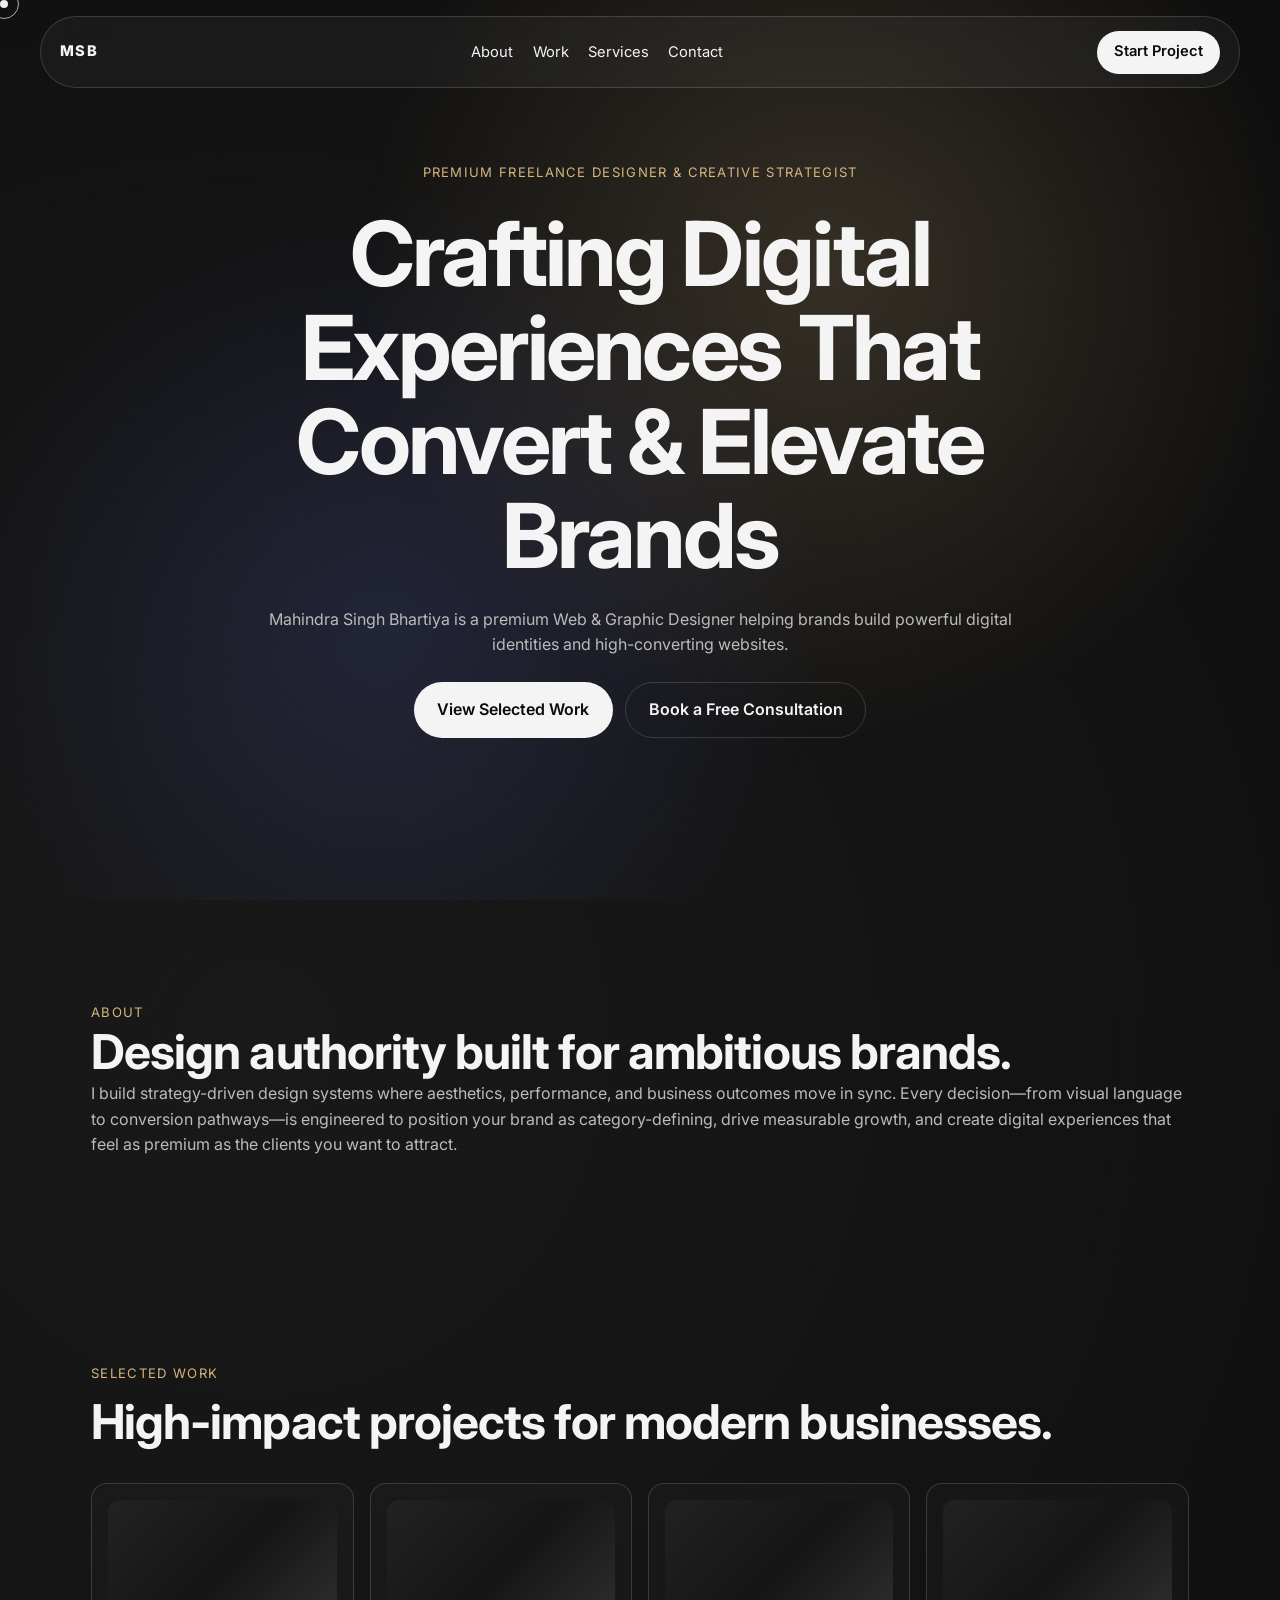
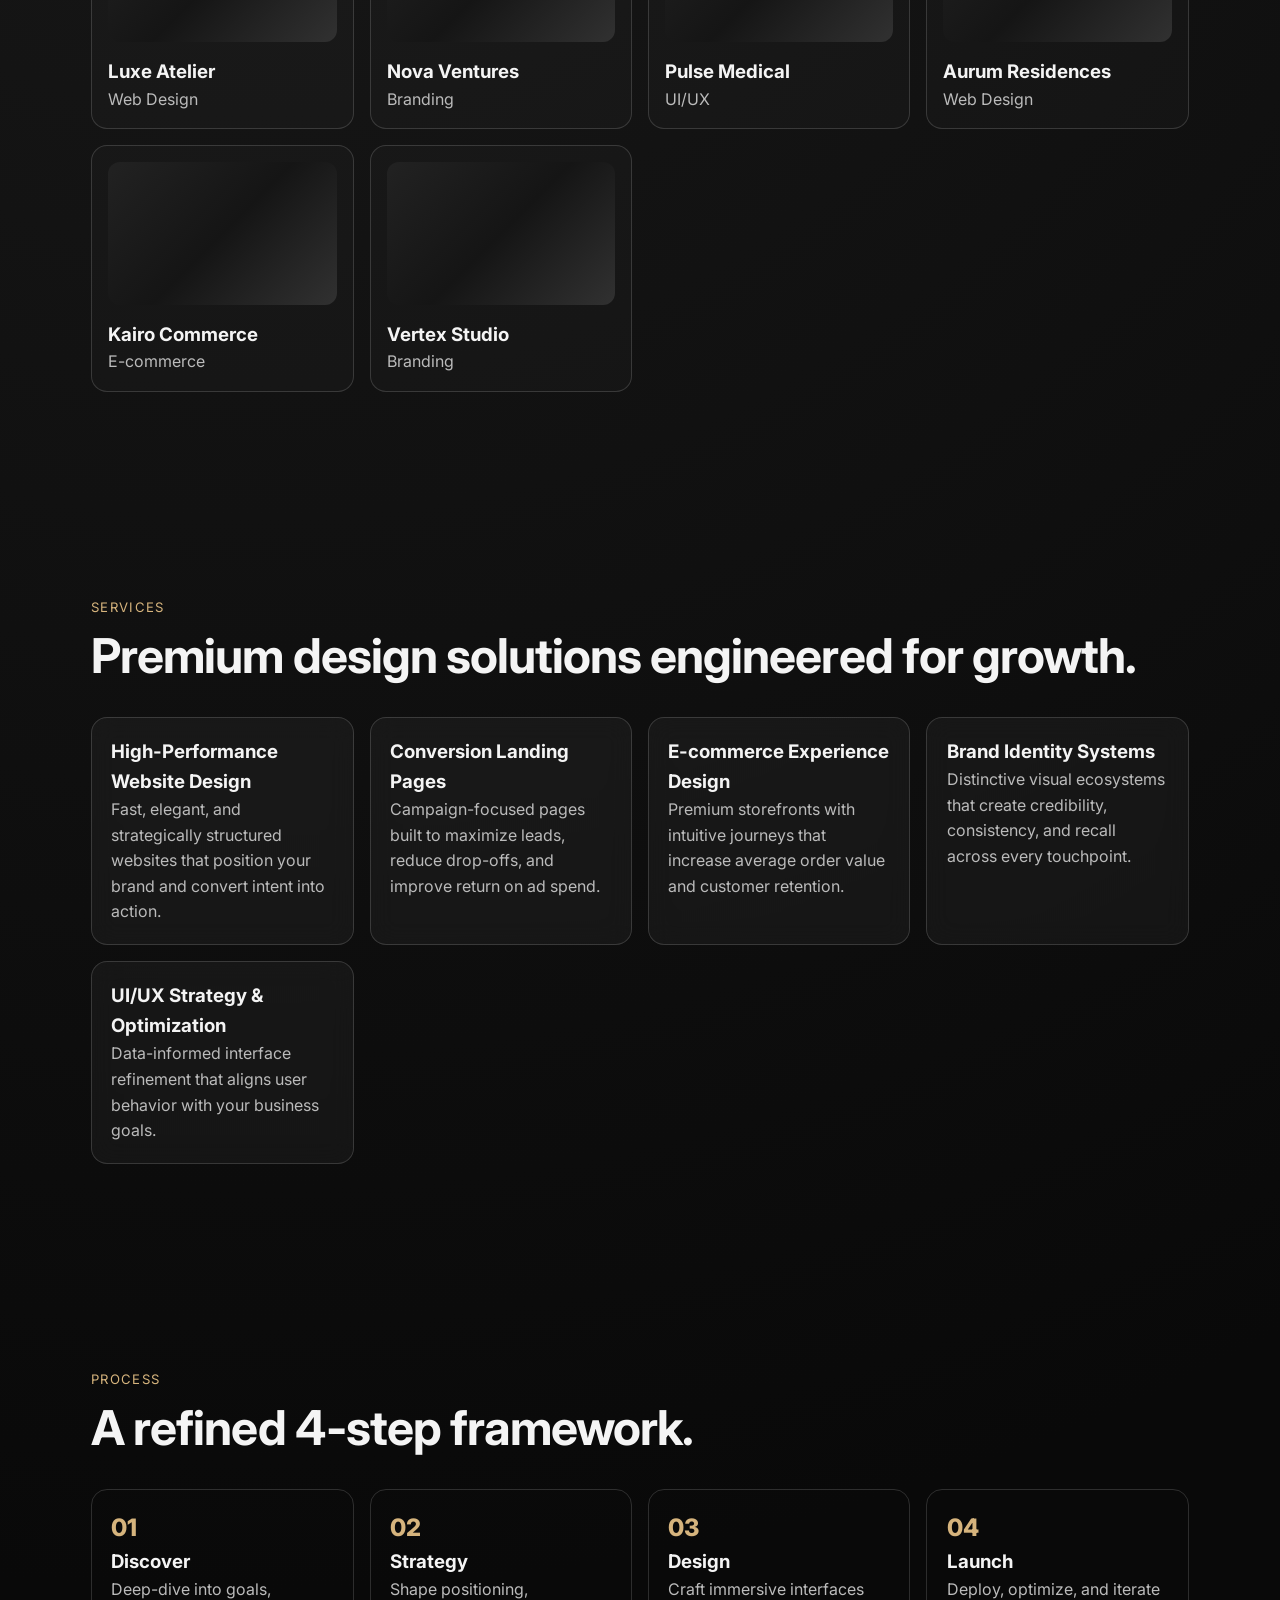
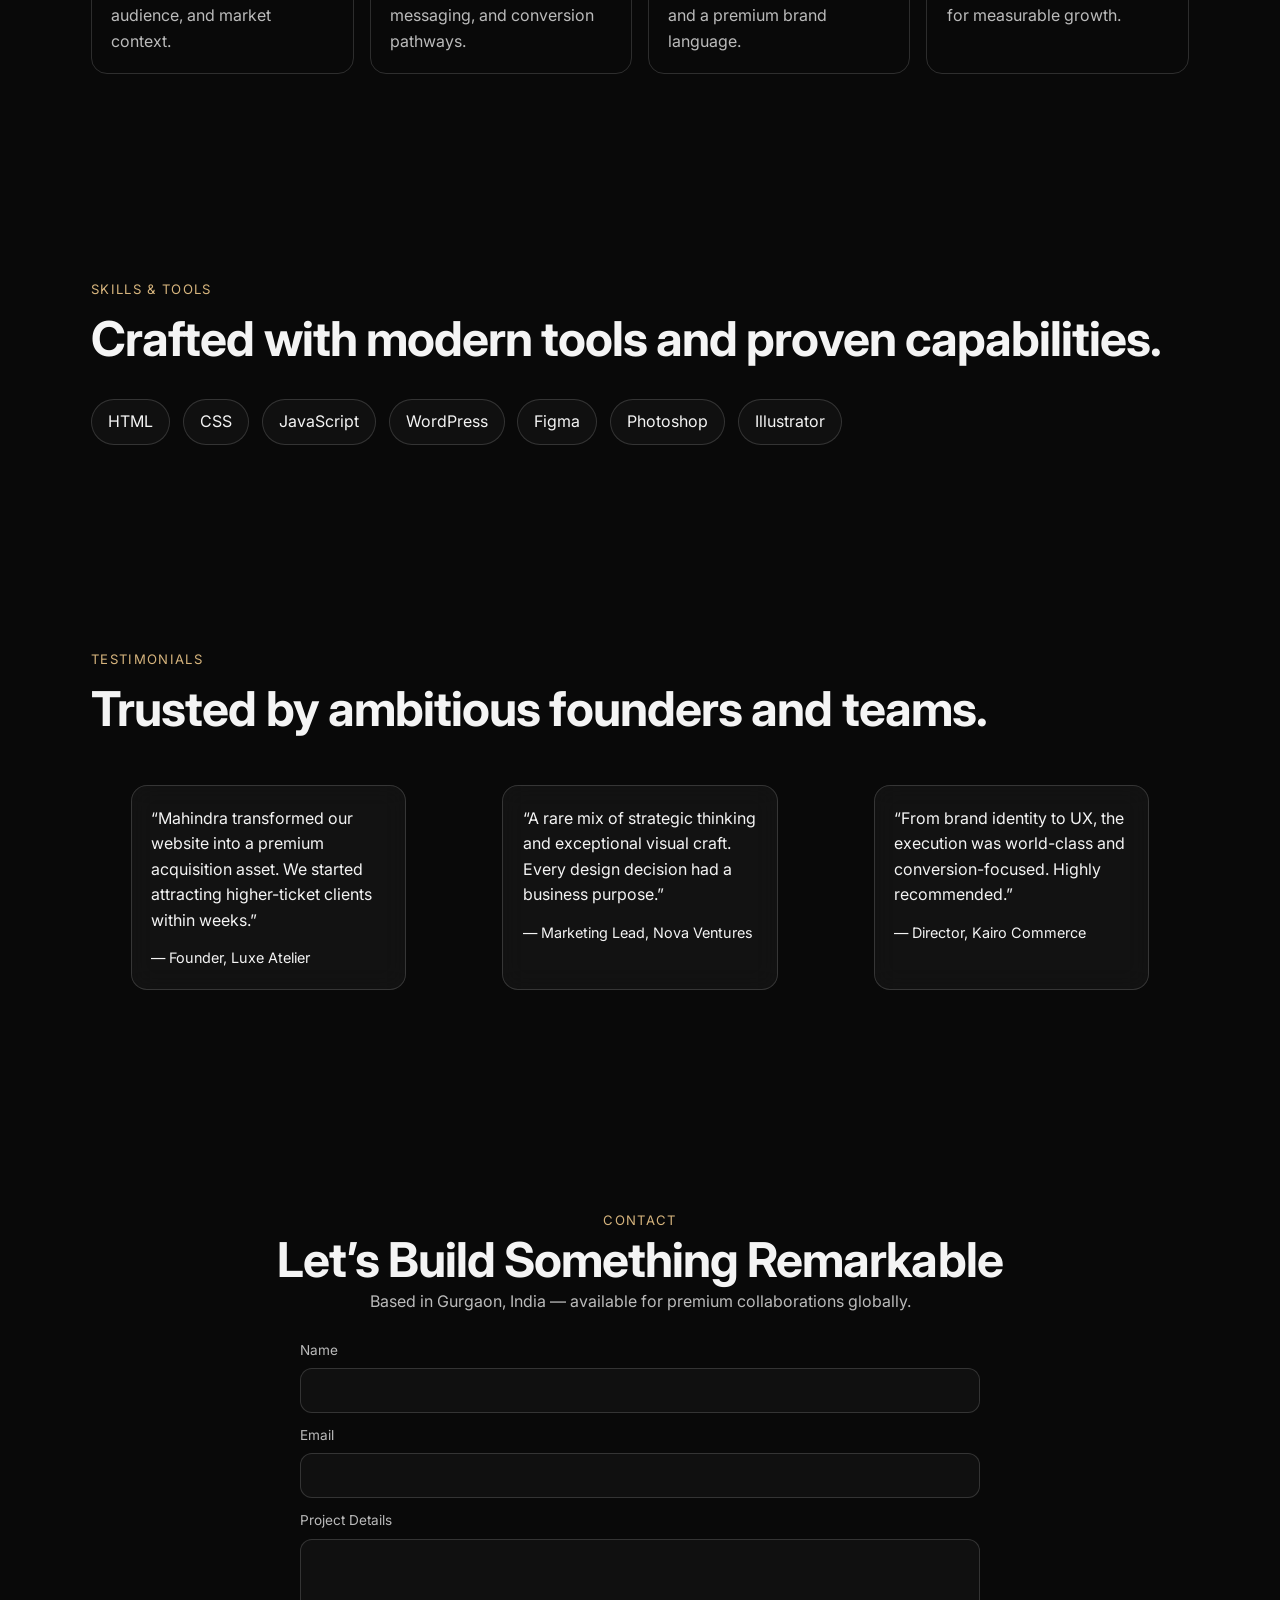
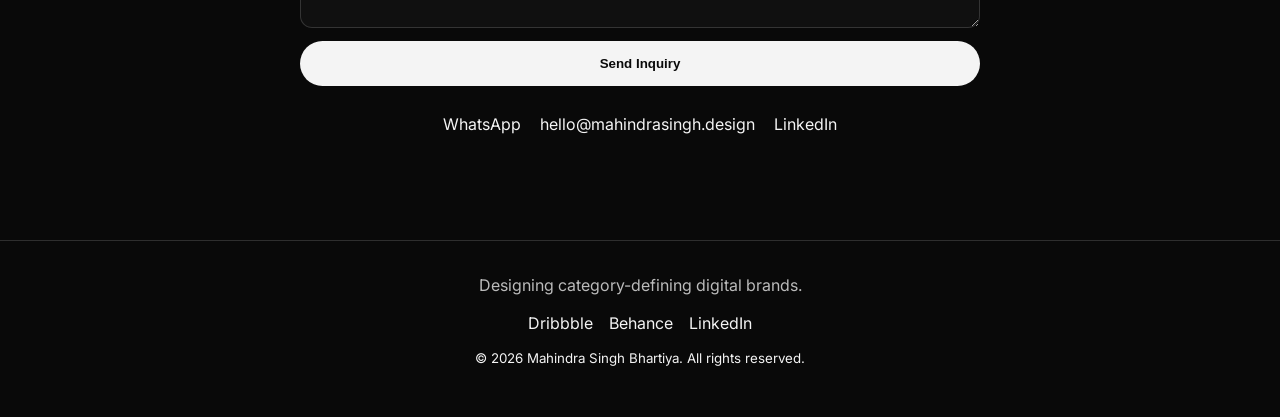
==== index.html @ f0e9e0e5 "Create premium designer portfolio website" ====
<!DOCTYPE html>
<html lang="en">
  <head>
    <meta charset="UTF-8" />
    <meta name="viewport" content="width=device-width, initial-scale=1.0" />
    <meta
      name="description"
      content="Mahindra Singh Bhartiya is a premium Web & Graphic Designer from Gurgaon, India, crafting strategy-first digital experiences and conversion-focused brand systems."
    />
    <meta
      name="keywords"
      content="Mahindra Singh Bhartiya, freelance designer, web designer, graphic designer, Gurgaon designer, premium portfolio"
    />
    <meta name="author" content="Mahindra Singh Bhartiya" />
    <title>Mahindra Singh Bhartiya | Premium Web & Graphic Designer</title>
    <link rel="preconnect" href="https://fonts.googleapis.com" />
    <link rel="preconnect" href="https://fonts.gstatic.com" crossorigin />
    <link
      href="https://fonts.googleapis.com/css2?family=Inter:wght@300;400;500;600;700;800;900&display=swap"
      rel="stylesheet"
    />
    <link rel="stylesheet" href="styles.css" />
  </head>
  <body>
    <div class="cursor-dot" aria-hidden="true"></div>
    <div class="cursor-ring" aria-hidden="true"></div>

    <header class="site-header glass">
      <a href="#home" class="brand">MSB</a>
      <nav aria-label="Primary Navigation">
        <ul>
          <li><a href="#about">About</a></li>
          <li><a href="#work">Work</a></li>
          <li><a href="#services">Services</a></li>
          <li><a href="#contact">Contact</a></li>
        </ul>
      </nav>
      <a href="#contact" class="btn btn-small">Start Project</a>
    </header>

    <main>
      <section id="home" class="hero section">
        <div class="hero-gradient" aria-hidden="true"></div>
        <div class="hero-content fade-up">
          <p class="eyebrow">Premium Freelance Designer &amp; Creative Strategist</p>
          <h1>Crafting Digital Experiences That Convert &amp; Elevate Brands</h1>
          <p class="lead">
            Mahindra Singh Bhartiya is a premium Web &amp; Graphic Designer helping brands
            build powerful digital identities and high-converting websites.
          </p>
          <div class="cta-row">
            <a class="btn" href="#work">View Selected Work</a>
            <a class="btn btn-ghost" href="#contact">Book a Free Consultation</a>
          </div>
        </div>
      </section>

      <section id="about" class="section container fade-up">
        <p class="eyebrow">About</p>
        <h2>Design authority built for ambitious brands.</h2>
        <p>
          I build strategy-driven design systems where aesthetics, performance, and business
          outcomes move in sync. Every decision—from visual language to conversion pathways—is
          engineered to position your brand as category-defining, drive measurable growth, and
          create digital experiences that feel as premium as the clients you want to attract.
        </p>
      </section>

      <section id="work" class="section container">
        <div class="section-heading fade-up">
          <p class="eyebrow">Selected Work</p>
          <h2>High-impact projects for modern businesses.</h2>
        </div>
        <div class="portfolio-grid">
          <article class="project-card fade-up" data-project="Luxe Atelier" data-category="Web Design" data-description="A cinematic luxury fashion website focused on storytelling, editorial layouts, and a frictionless sales journey.">
            <div class="project-image"></div>
            <h3>Luxe Atelier</h3>
            <p>Web Design</p>
          </article>
          <article class="project-card fade-up" data-project="Nova Ventures" data-category="Branding" data-description="A complete visual identity and brand system for a next-generation venture capital firm.">
            <div class="project-image"></div>
            <h3>Nova Ventures</h3>
            <p>Branding</p>
          </article>
          <article class="project-card fade-up" data-project="Pulse Medical" data-category="UI/UX" data-description="Healthcare dashboard UX redesign that improved appointment conversions and reduced user friction.">
            <div class="project-image"></div>
            <h3>Pulse Medical</h3>
            <p>UI/UX</p>
          </article>
          <article class="project-card fade-up" data-project="Aurum Residences" data-category="Web Design" data-description="A high-conversion real estate website with immersive visuals and a lead-focused architecture.">
            <div class="project-image"></div>
            <h3>Aurum Residences</h3>
            <p>Web Design</p>
          </article>
          <article class="project-card fade-up" data-project="Kairo Commerce" data-category="E-commerce" data-description="Premium e-commerce experience with seamless product discovery and conversion-optimized checkout paths.">
            <div class="project-image"></div>
            <h3>Kairo Commerce</h3>
            <p>E-commerce</p>
          </article>
          <article class="project-card fade-up" data-project="Vertex Studio" data-category="Branding" data-description="Refined brand identity and digital rollout for a creative production studio targeting enterprise clients.">
            <div class="project-image"></div>
            <h3>Vertex Studio</h3>
            <p>Branding</p>
          </article>
        </div>
      </section>

      <section id="services" class="section container">
        <div class="section-heading fade-up">
          <p class="eyebrow">Services</p>
          <h2>Premium design solutions engineered for growth.</h2>
        </div>
        <div class="service-grid">
          <article class="glass fade-up"><h3>High-Performance Website Design</h3><p>Fast, elegant, and strategically structured websites that position your brand and convert intent into action.</p></article>
          <article class="glass fade-up"><h3>Conversion Landing Pages</h3><p>Campaign-focused pages built to maximize leads, reduce drop-offs, and improve return on ad spend.</p></article>
          <article class="glass fade-up"><h3>E-commerce Experience Design</h3><p>Premium storefronts with intuitive journeys that increase average order value and customer retention.</p></article>
          <article class="glass fade-up"><h3>Brand Identity Systems</h3><p>Distinctive visual ecosystems that create credibility, consistency, and recall across every touchpoint.</p></article>
          <article class="glass fade-up"><h3>UI/UX Strategy &amp; Optimization</h3><p>Data-informed interface refinement that aligns user behavior with your business goals.</p></article>
        </div>
      </section>

      <section class="section container">
        <div class="section-heading fade-up">
          <p class="eyebrow">Process</p>
          <h2>A refined 4-step framework.</h2>
        </div>
        <div class="process-grid">
          <article class="fade-up"><span>01</span><h3>Discover</h3><p>Deep-dive into goals, audience, and market context.</p></article>
          <article class="fade-up"><span>02</span><h3>Strategy</h3><p>Shape positioning, messaging, and conversion pathways.</p></article>
          <article class="fade-up"><span>03</span><h3>Design</h3><p>Craft immersive interfaces and a premium brand language.</p></article>
          <article class="fade-up"><span>04</span><h3>Launch</h3><p>Deploy, optimize, and iterate for measurable growth.</p></article>
        </div>
      </section>

      <section class="section container">
        <div class="section-heading fade-up">
          <p class="eyebrow">Skills &amp; Tools</p>
          <h2>Crafted with modern tools and proven capabilities.</h2>
        </div>
        <div class="skills">
          <span class="skill-tag fade-up">HTML</span>
          <span class="skill-tag fade-up">CSS</span>
          <span class="skill-tag fade-up">JavaScript</span>
          <span class="skill-tag fade-up">WordPress</span>
          <span class="skill-tag fade-up">Figma</span>
          <span class="skill-tag fade-up">Photoshop</span>
          <span class="skill-tag fade-up">Illustrator</span>
        </div>
      </section>

      <section class="section container">
        <div class="section-heading fade-up">
          <p class="eyebrow">Testimonials</p>
          <h2>Trusted by ambitious founders and teams.</h2>
        </div>
        <div class="testimonial-grid">
          <blockquote class="glass fade-up">“Mahindra transformed our website into a premium acquisition asset. We started attracting higher-ticket clients within weeks.”<cite>— Founder, Luxe Atelier</cite></blockquote>
          <blockquote class="glass fade-up">“A rare mix of strategic thinking and exceptional visual craft. Every design decision had a business purpose.”<cite>— Marketing Lead, Nova Ventures</cite></blockquote>
          <blockquote class="glass fade-up">“From brand identity to UX, the execution was world-class and conversion-focused. Highly recommended.”<cite>— Director, Kairo Commerce</cite></blockquote>
        </div>
      </section>

      <section id="contact" class="section container contact fade-up">
        <p class="eyebrow">Contact</p>
        <h2>Let’s Build Something Remarkable</h2>
        <p class="lead">Based in Gurgaon, India — available for premium collaborations globally.</p>
        <form class="contact-form" action="#" method="post">
          <label>Name<input type="text" name="name" required /></label>
          <label>Email<input type="email" name="email" required /></label>
          <label>Project Details<textarea name="message" rows="4" required></textarea></label>
          <button class="btn" type="submit">Send Inquiry</button>
        </form>
        <div class="contact-links">
          <a href="https://wa.me/919999999999" target="_blank" rel="noreferrer">WhatsApp</a>
          <a href="mailto:hello@mahindrasingh.design">hello@mahindrasingh.design</a>
          <a href="https://www.linkedin.com" target="_blank" rel="noreferrer">LinkedIn</a>
        </div>
      </section>
    </main>

    <footer class="site-footer">
      <p>Designing category-defining digital brands.</p>
      <div>
        <a href="https://dribbble.com" target="_blank" rel="noreferrer">Dribbble</a>
        <a href="https://behance.net" target="_blank" rel="noreferrer">Behance</a>
        <a href="https://linkedin.com" target="_blank" rel="noreferrer">LinkedIn</a>
      </div>
      <small>© <span id="year"></span> Mahindra Singh Bhartiya. All rights reserved.</small>
    </footer>

    <dialog id="projectModal" class="project-modal">
      <button id="modalClose" aria-label="Close modal">×</button>
      <div class="modal-image"></div>
      <h3 id="modalTitle"></h3>
      <p id="modalCategory" class="eyebrow"></p>
      <p id="modalDescription"></p>
    </dialog>

    <script src="script.js"></script>
  </body>
</html>
---- styles.css ----
:root {
  --bg: #090909;
  --bg-soft: #111;
  --text: #f4f4f4;
  --muted: #bbbbbb;
  --line: rgba(255, 255, 255, 0.15);
  --accent: #d6b47d;
  --space: clamp(1rem, 2vw, 1.75rem);
}

* {
  box-sizing: border-box;
}

html {
  scroll-behavior: smooth;
}

body {
  margin: 0;
  font-family: "Inter", sans-serif;
  background: radial-gradient(circle at 20% 20%, #191919, var(--bg) 50%);
  color: var(--text);
  line-height: 1.6;
}

a {
  color: inherit;
  text-decoration: none;
}

.section {
  padding: clamp(4rem, 8vw, 8rem) clamp(1rem, 4vw, 4rem);
}

.container {
  max-width: 1200px;
  margin: 0 auto;
}

h1,
h2,
h3,
p {
  margin: 0;
}

h1 {
  font-size: clamp(2.3rem, 7vw, 5.6rem);
  line-height: 1.05;
  letter-spacing: -0.03em;
}

h2 {
  font-size: clamp(1.8rem, 4vw, 3rem);
  line-height: 1.2;
  letter-spacing: -0.02em;
}

p {
  color: var(--muted);
}

.site-header {
  position: fixed;
  top: 1rem;
  left: 50%;
  transform: translateX(-50%);
  width: min(95%, 1200px);
  display: flex;
  justify-content: space-between;
  align-items: center;
  padding: 0.85rem 1.2rem;
  z-index: 20;
  border: 1px solid var(--line);
  border-radius: 999px;
}

.brand {
  font-weight: 800;
  letter-spacing: 0.08em;
}

.site-header ul {
  list-style: none;
  display: flex;
  gap: 1.2rem;
  margin: 0;
  padding: 0;
}

.site-header a {
  font-size: 0.92rem;
}

.hero {
  min-height: 100vh;
  display: flex;
  align-items: center;
  justify-content: center;
  position: relative;
  overflow: hidden;
}

.hero-content {
  max-width: 950px;
  text-align: center;
  display: grid;
  gap: 1.5rem;
  z-index: 1;
}

.hero-gradient {
  position: absolute;
  inset: 0;
  background: radial-gradient(circle at 65% 30%, rgba(214, 180, 125, 0.18), transparent 45%),
    radial-gradient(circle at 30% 70%, rgba(104, 124, 255, 0.15), transparent 40%);
  animation: drift 12s ease-in-out infinite alternate;
}

@keyframes drift {
  from {
    transform: translateY(-10px) scale(1);
  }
  to {
    transform: translateY(10px) scale(1.04);
  }
}

.eyebrow {
  color: var(--accent);
  letter-spacing: 0.1em;
  text-transform: uppercase;
  font-size: 0.82rem;
}

.lead {
  max-width: 800px;
  margin: 0 auto;
}

.btn {
  border: 1px solid transparent;
  background: var(--text);
  color: #0b0b0b;
  padding: 0.9rem 1.4rem;
  border-radius: 999px;
  font-weight: 600;
  transition: transform 0.3s ease, box-shadow 0.3s ease;
  display: inline-block;
}

.btn:hover {
  transform: translateY(-2px);
  box-shadow: 0 8px 28px rgba(255, 255, 255, 0.2);
}

.btn-ghost {
  background: transparent;
  color: var(--text);
  border-color: var(--line);
}

.btn-small {
  padding: 0.55rem 1rem;
  font-size: 0.85rem;
}

.cta-row {
  display: flex;
  flex-wrap: wrap;
  justify-content: center;
  gap: 0.8rem;
}

.section-heading {
  display: grid;
  gap: 0.6rem;
  margin-bottom: 2rem;
}

.portfolio-grid,
.service-grid,
.process-grid,
.testimonial-grid {
  display: grid;
  gap: 1rem;
}

.portfolio-grid {
  grid-template-columns: repeat(auto-fit, minmax(260px, 1fr));
}

.project-card {
  padding: 1rem;
  border: 1px solid var(--line);
  border-radius: 1rem;
  background: rgba(255, 255, 255, 0.02);
  cursor: pointer;
  transition: transform 0.35s ease, border-color 0.35s ease;
}

.project-card:hover {
  transform: translateY(-6px);
  border-color: rgba(255, 255, 255, 0.35);
}

.project-image,
.modal-image {
  aspect-ratio: 16/10;
  border-radius: 0.75rem;
  margin-bottom: 0.9rem;
  background: linear-gradient(135deg, #222, #151515 50%, #313131);
}

.service-grid {
  grid-template-columns: repeat(auto-fit, minmax(240px, 1fr));
}

.glass {
  background: rgba(255, 255, 255, 0.04);
  backdrop-filter: blur(12px);
}

.service-grid article,
.testimonial-grid blockquote,
.process-grid article {
  padding: 1.2rem;
  border: 1px solid var(--line);
  border-radius: 1rem;
}

.process-grid {
  grid-template-columns: repeat(auto-fit, minmax(180px, 1fr));
}

.process-grid span {
  font-size: 1.5rem;
  font-weight: 800;
  color: var(--accent);
}

.skills {
  display: flex;
  flex-wrap: wrap;
  gap: 0.8rem;
}

.skill-tag {
  border: 1px solid var(--line);
  border-radius: 999px;
  padding: 0.55rem 1rem;
  background: rgba(255, 255, 255, 0.03);
}

.testimonial-grid {
  grid-template-columns: repeat(auto-fit, minmax(260px, 1fr));
}

blockquote cite {
  display: block;
  margin-top: 0.8rem;
  color: var(--text);
  font-style: normal;
  font-size: 0.9rem;
}

.contact {
  text-align: center;
}

.contact-form {
  max-width: 680px;
  margin: 1.6rem auto;
  display: grid;
  gap: 0.8rem;
}

label {
  text-align: left;
  font-size: 0.85rem;
  color: var(--muted);
  display: grid;
  gap: 0.4rem;
}

input,
textarea {
  width: 100%;
  border: 1px solid var(--line);
  background: rgba(255, 255, 255, 0.03);
  border-radius: 0.75rem;
  padding: 0.85rem;
  color: var(--text);
}

.contact-links {
  display: flex;
  flex-wrap: wrap;
  justify-content: center;
  gap: 1.2rem;
}

.site-footer {
  padding: 2rem 1rem 3rem;
  border-top: 1px solid var(--line);
  display: grid;
  gap: 0.75rem;
  place-items: center;
}

.site-footer div {
  display: flex;
  gap: 1rem;
}

.fade-up {
  opacity: 0;
  transform: translateY(22px);
  transition: opacity 0.8s ease, transform 0.8s ease;
}

.fade-up.visible {
  opacity: 1;
  transform: translateY(0);
}

.project-modal {
  max-width: 700px;
  width: calc(100% - 2rem);
  border: 1px solid var(--line);
  border-radius: 1rem;
  background: #111;
  color: var(--text);
  padding: 1rem;
}

.project-modal::backdrop {
  background: rgba(0, 0, 0, 0.78);
}

#modalClose {
  float: right;
  border: none;
  background: none;
  color: var(--text);
  font-size: 1.5rem;
  cursor: pointer;
}

.cursor-dot,
.cursor-ring {
  position: fixed;
  top: 0;
  left: 0;
  pointer-events: none;
  z-index: 99;
  border-radius: 50%;
  mix-blend-mode: difference;
}

.cursor-dot {
  width: 8px;
  height: 8px;
  background: #fff;
}

.cursor-ring {
  width: 30px;
  height: 30px;
  border: 1px solid rgba(255, 255, 255, 0.7);
  transform: translate(-11px, -11px);
}

@media (max-width: 900px) {
  .site-header nav,
  .btn-small,
  .cursor-dot,
  .cursor-ring {
    display: none;
  }
}
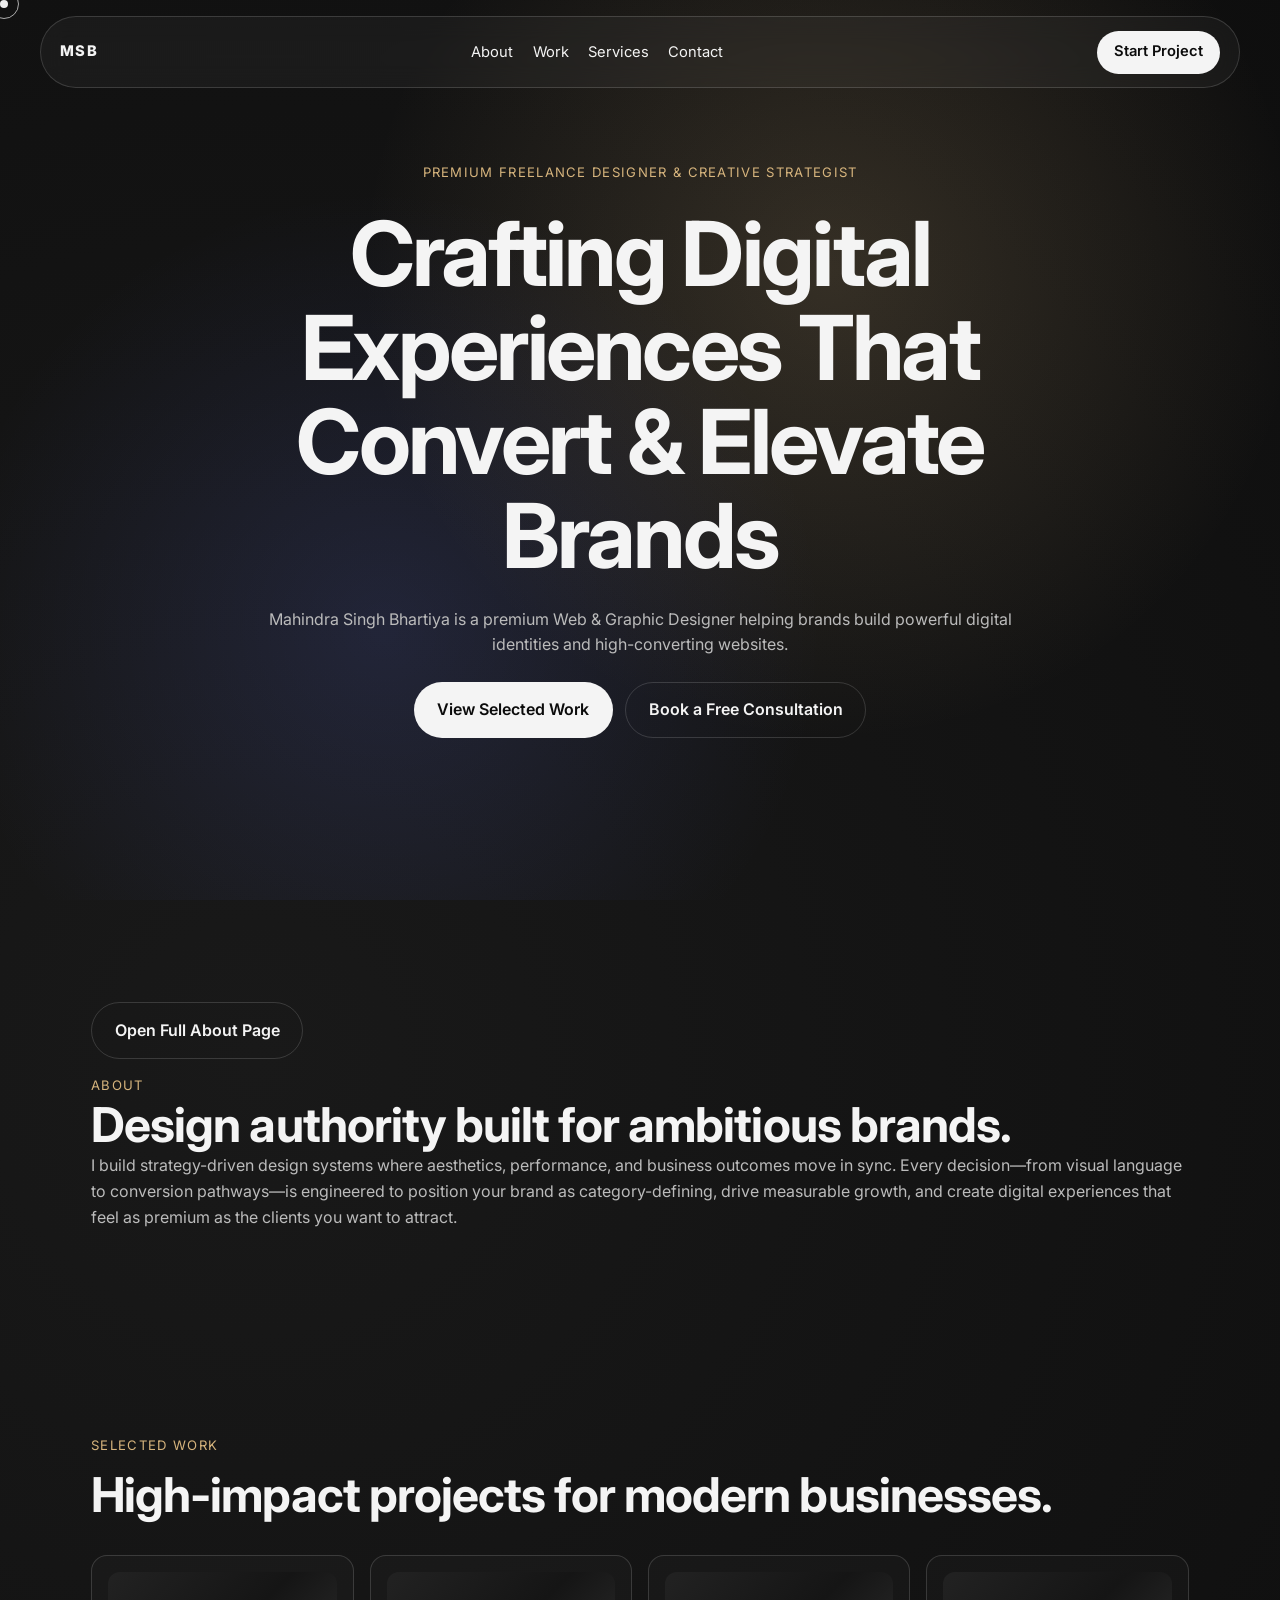
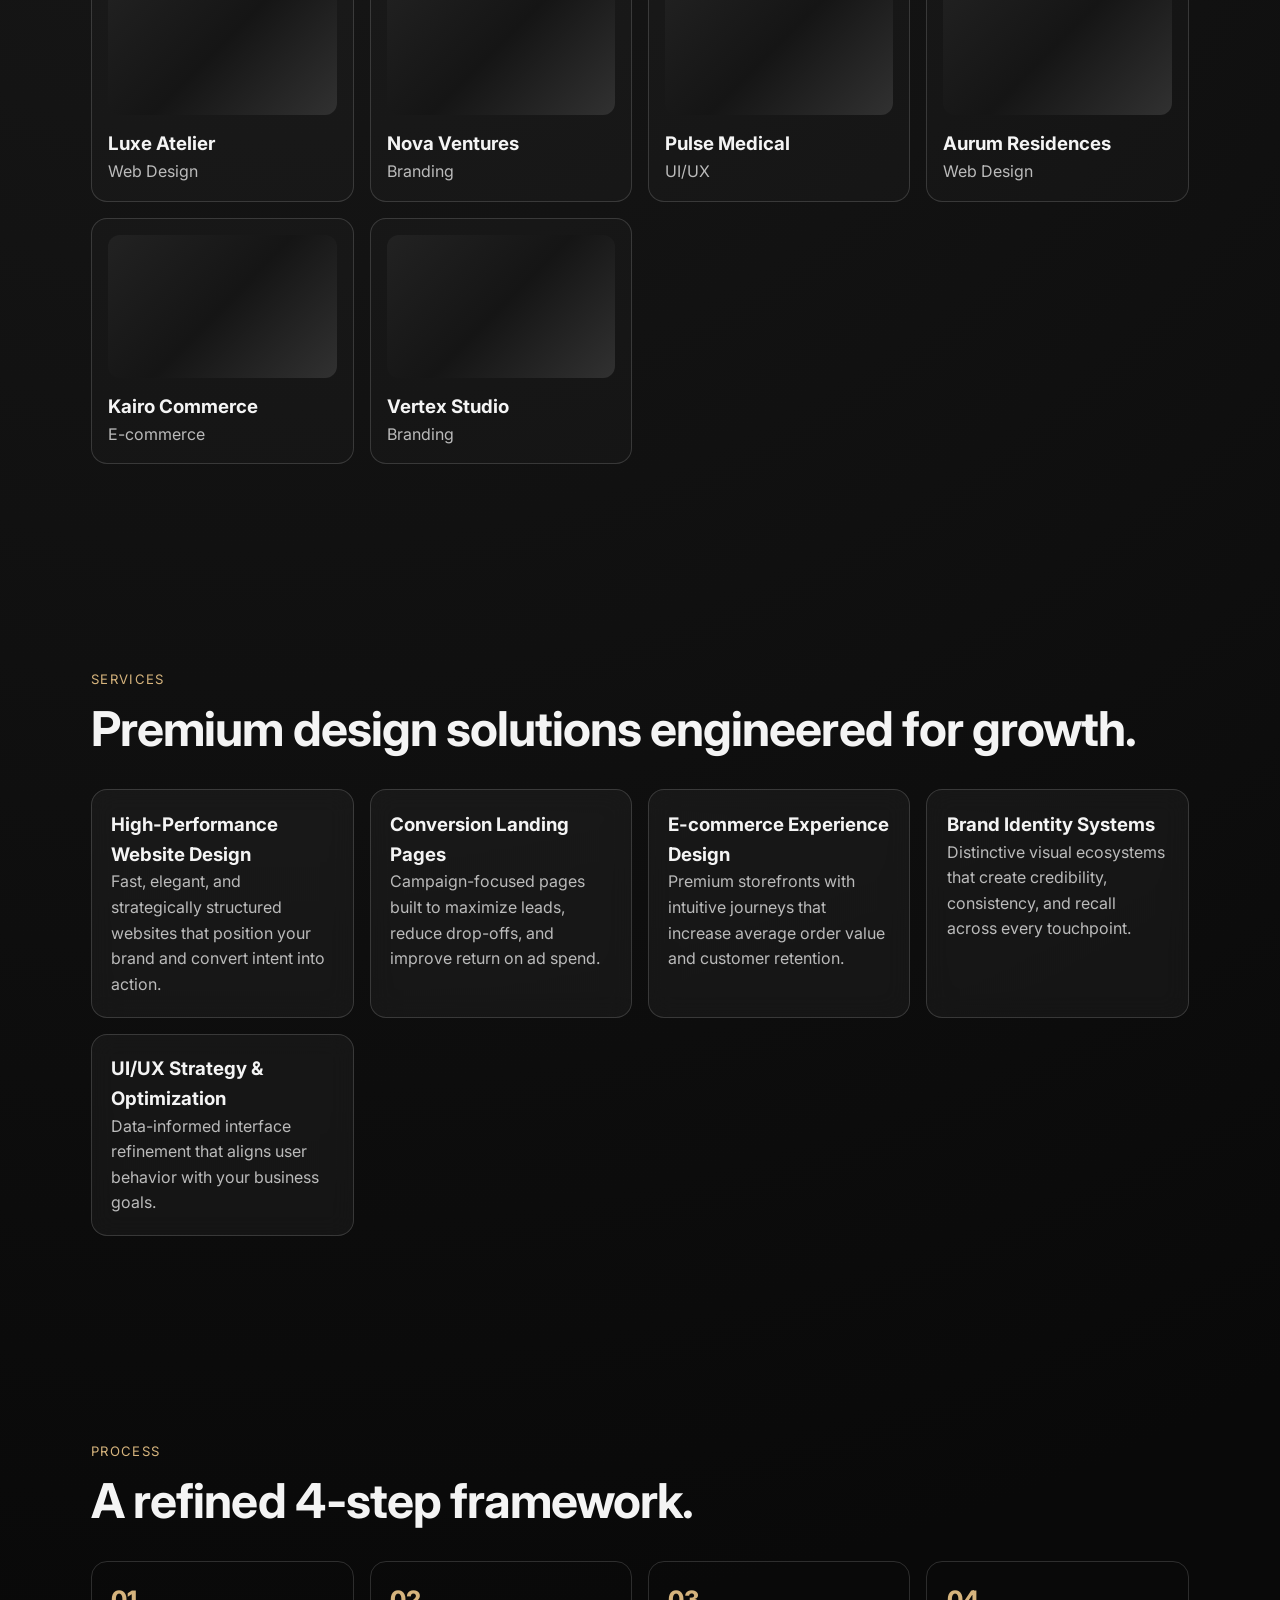
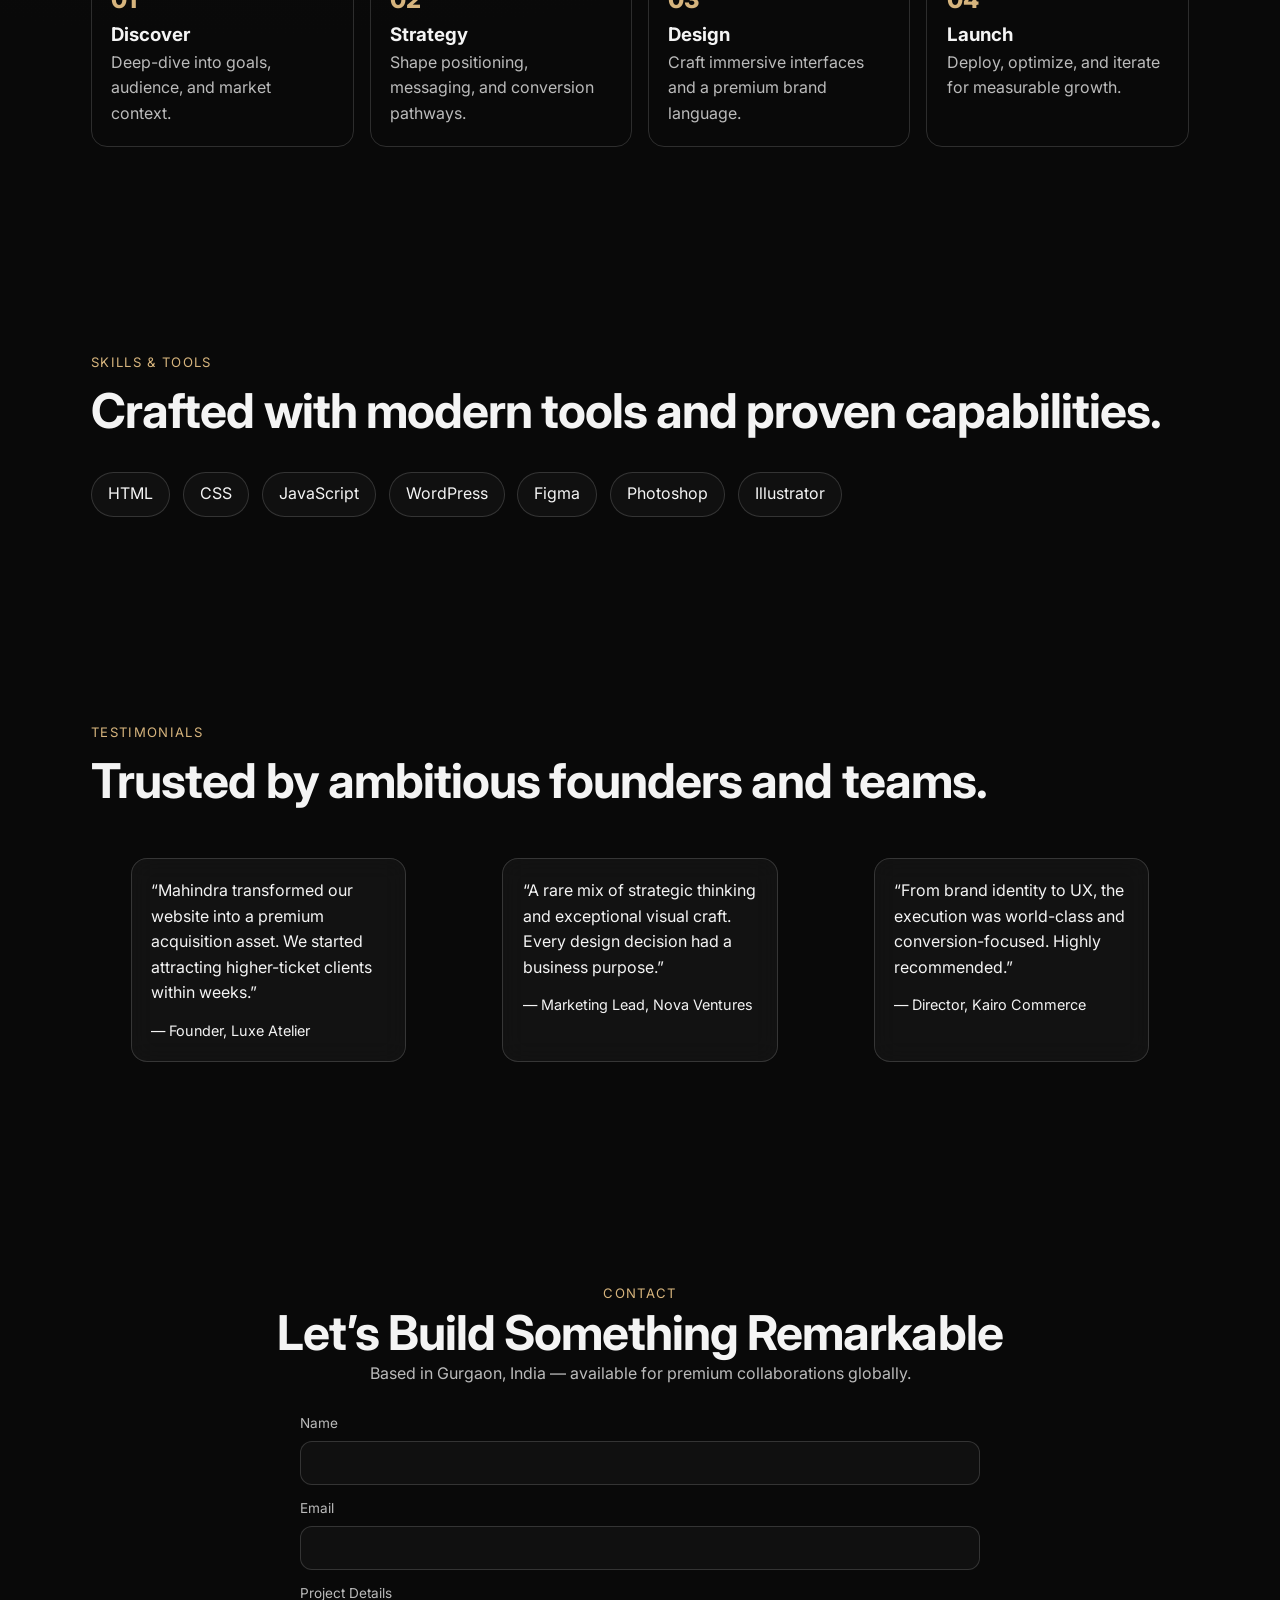
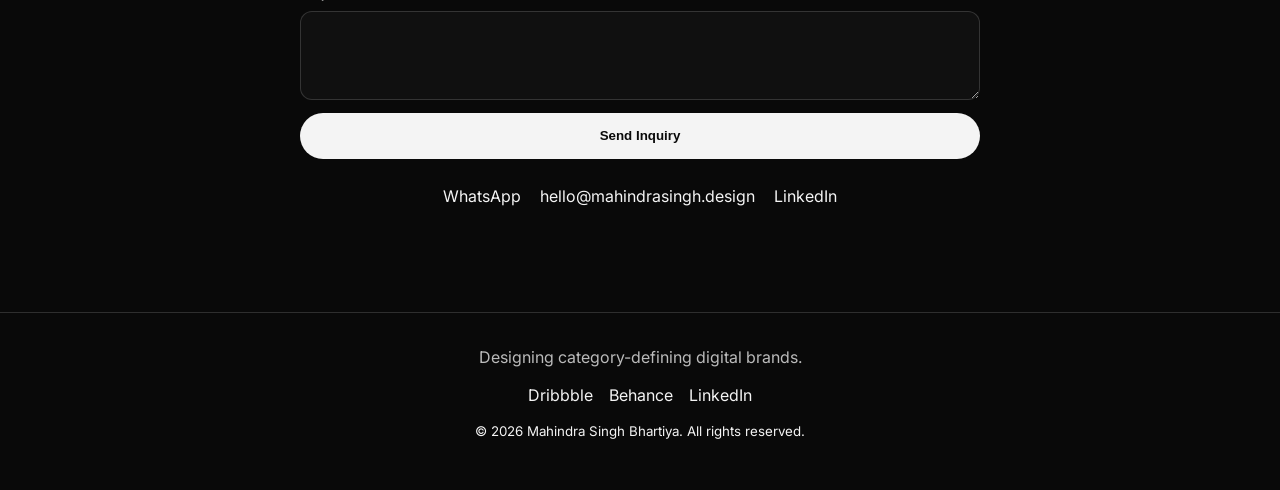
==== commit 88001d0c: "Add dedicated About page with profile photo section" ====
--- a/index.html
+++ b/index.html
@@ -29,7 +29,7 @@
       <a href="#home" class="brand">MSB</a>
       <nav aria-label="Primary Navigation">
         <ul>
-          <li><a href="#about">About</a></li>
+          <li><a href="about.html">About</a></li>
           <li><a href="#work">Work</a></li>
           <li><a href="#services">Services</a></li>
           <li><a href="#contact">Contact</a></li>
@@ -56,6 +56,7 @@
       </section>
 
       <section id="about" class="section container fade-up">
+        <a class="btn btn-ghost" href="about.html" style="margin-bottom:1rem; display:inline-block;">Open Full About Page</a>
         <p class="eyebrow">About</p>
         <h2>Design authority built for ambitious brands.</h2>
         <p>
--- a/styles.css
+++ b/styles.css
@@ -380,3 +380,51 @@
     display: none;
   }
 }
+
+.about-page {
+  min-height: 100vh;
+  padding-top: 8.5rem;
+  display: grid;
+  gap: 2rem;
+  align-items: start;
+}
+
+.about-photo-wrap {
+  border: 1px solid var(--line);
+  border-radius: 1.2rem;
+  padding: 0.8rem;
+  background: rgba(255, 255, 255, 0.03);
+}
+
+.about-photo {
+  width: 100%;
+  border-radius: 0.9rem;
+  display: block;
+}
+
+.about-content {
+  display: grid;
+  gap: 1.1rem;
+}
+
+.about-highlights {
+  display: grid;
+  gap: 0.9rem;
+}
+
+.about-highlights article {
+  padding: 1rem;
+  border-radius: 0.9rem;
+  border: 1px solid var(--line);
+}
+
+@media (min-width: 900px) {
+  .about-page {
+    grid-template-columns: minmax(300px, 420px) 1fr;
+    align-items: center;
+  }
+
+  .about-highlights {
+    grid-template-columns: repeat(3, minmax(0, 1fr));
+  }
+}
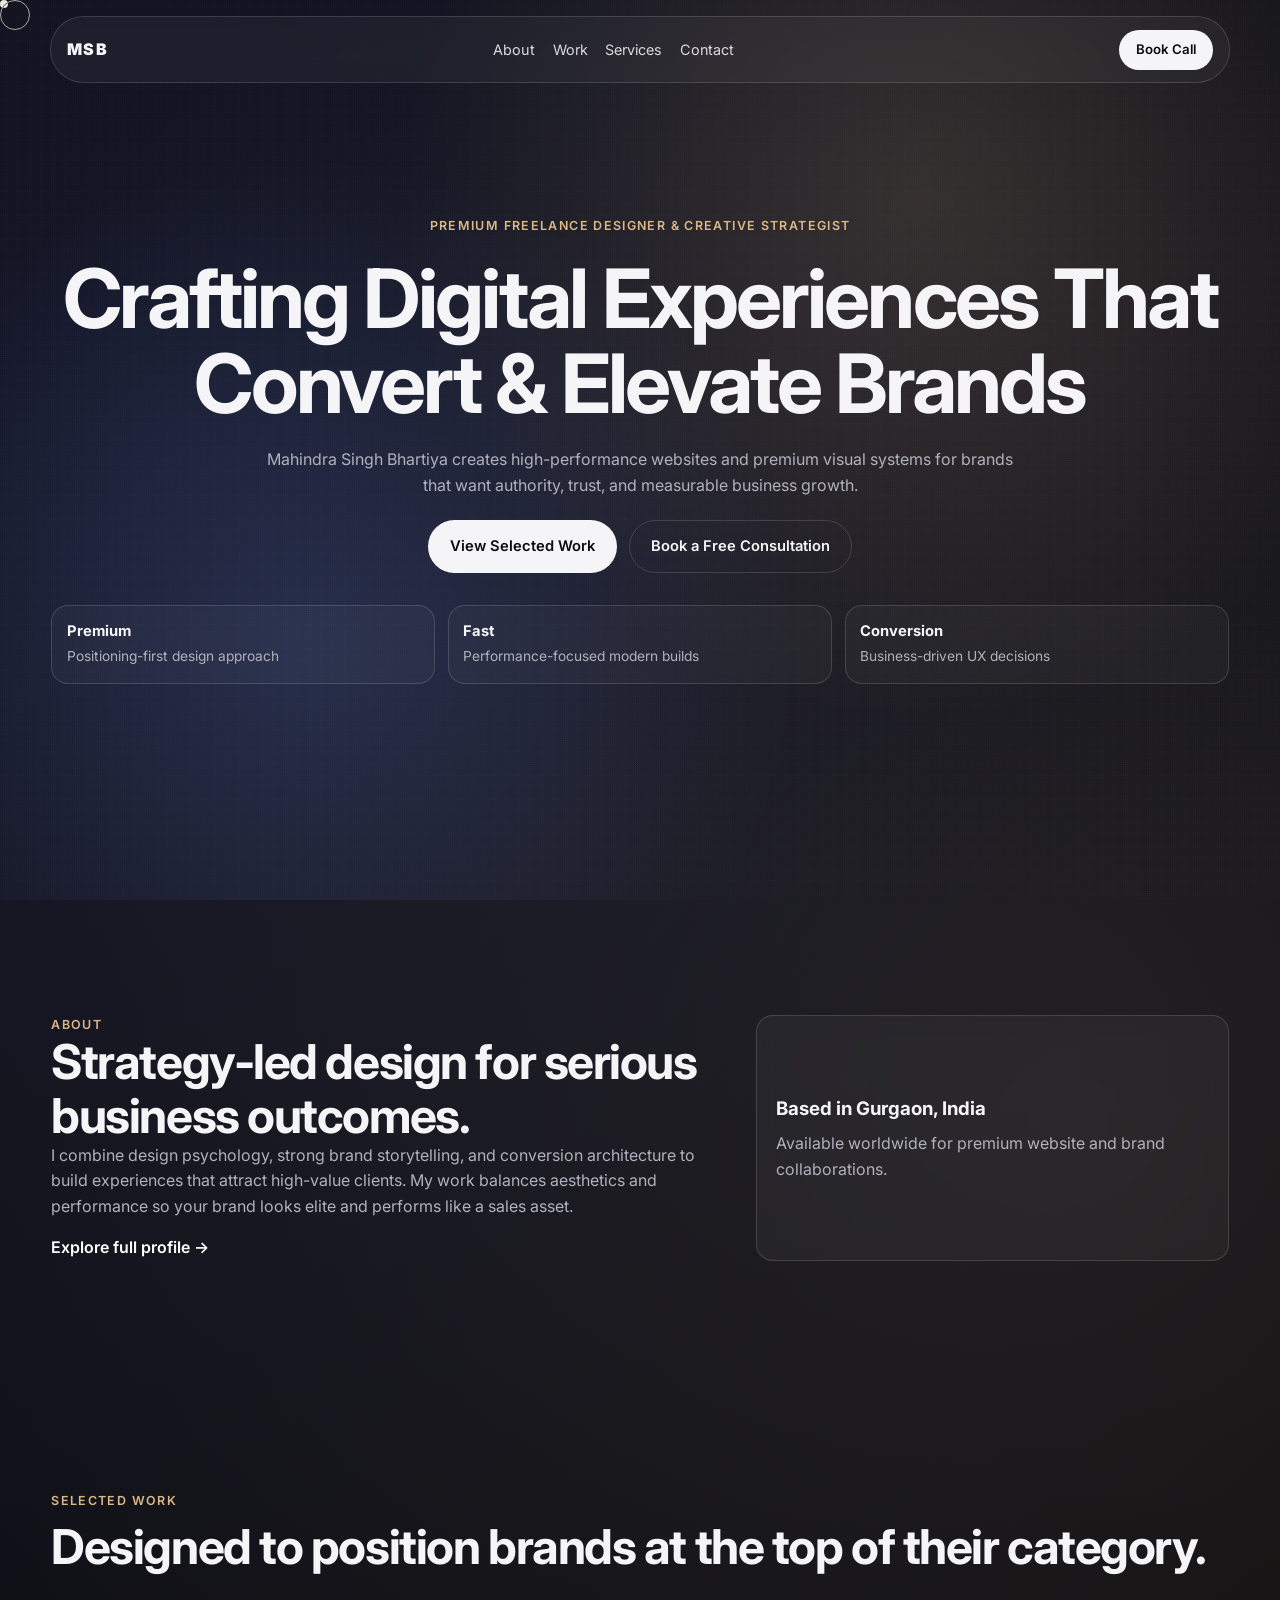
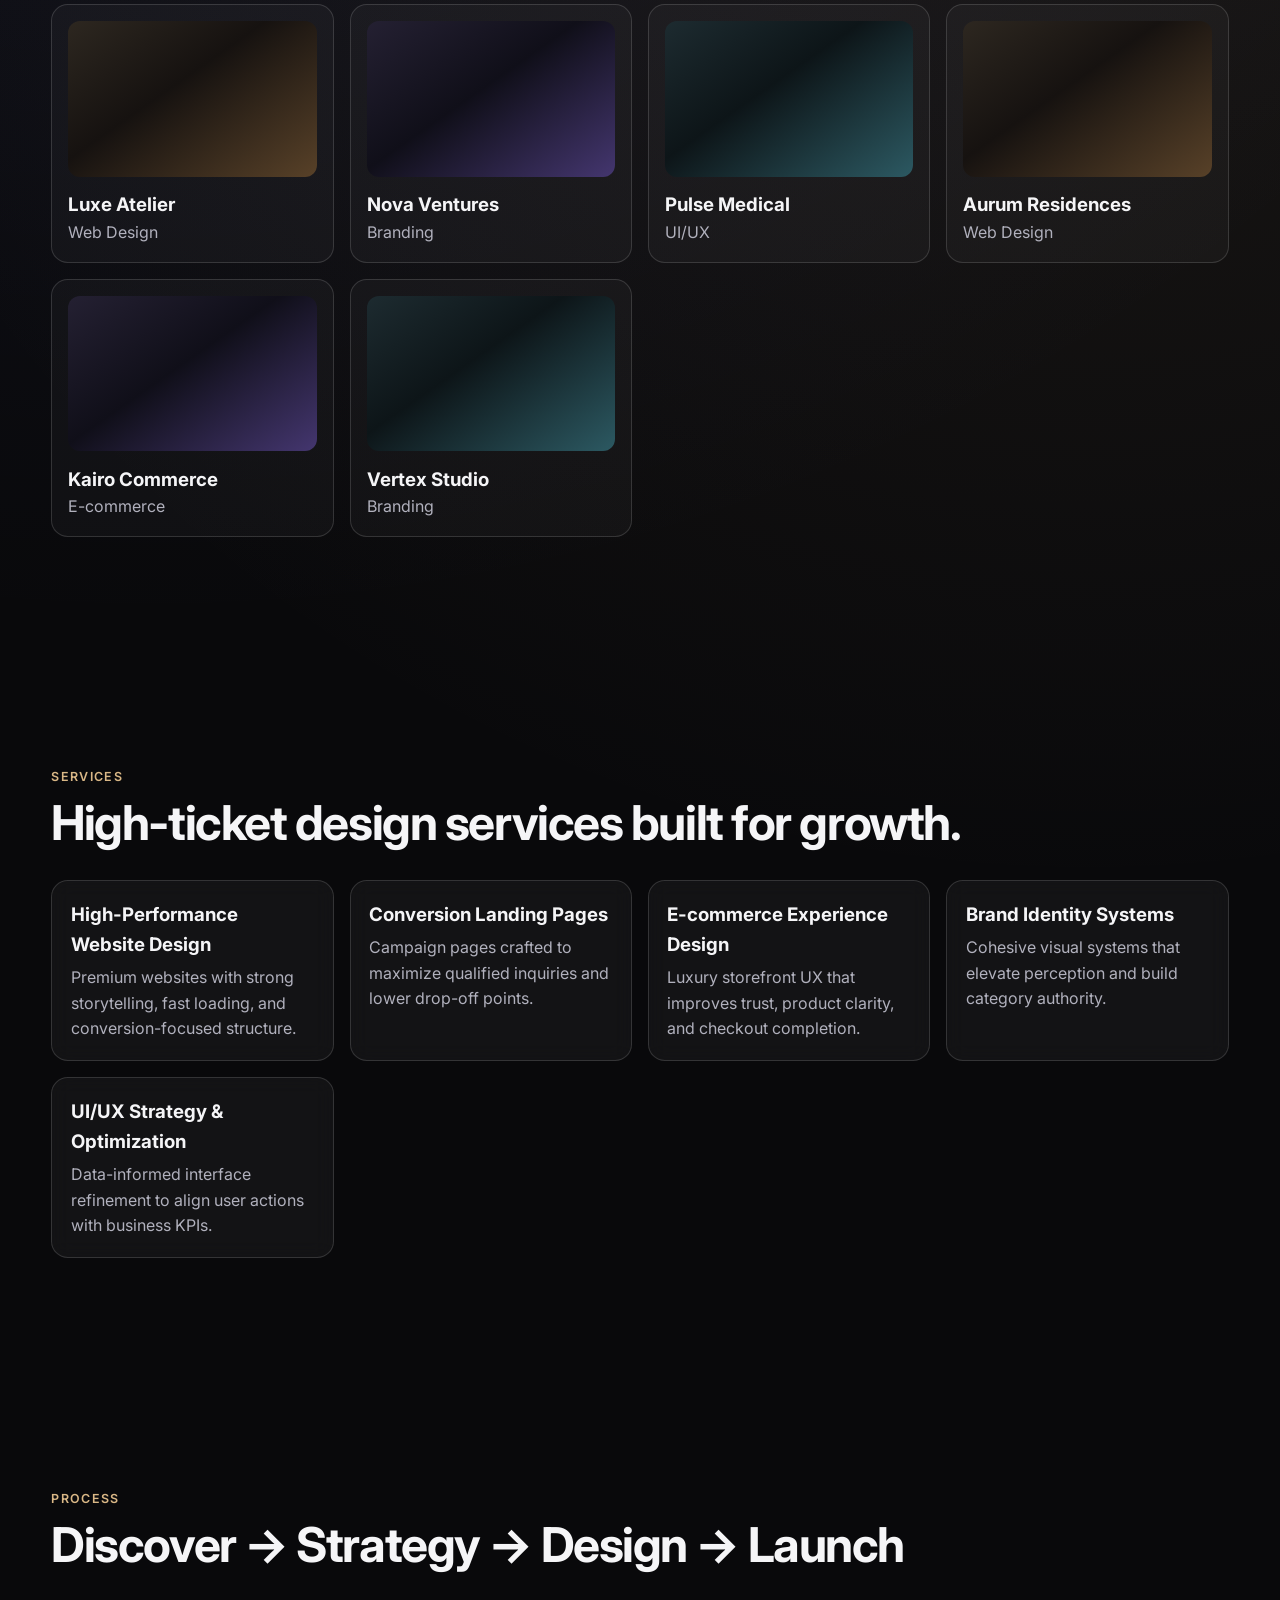
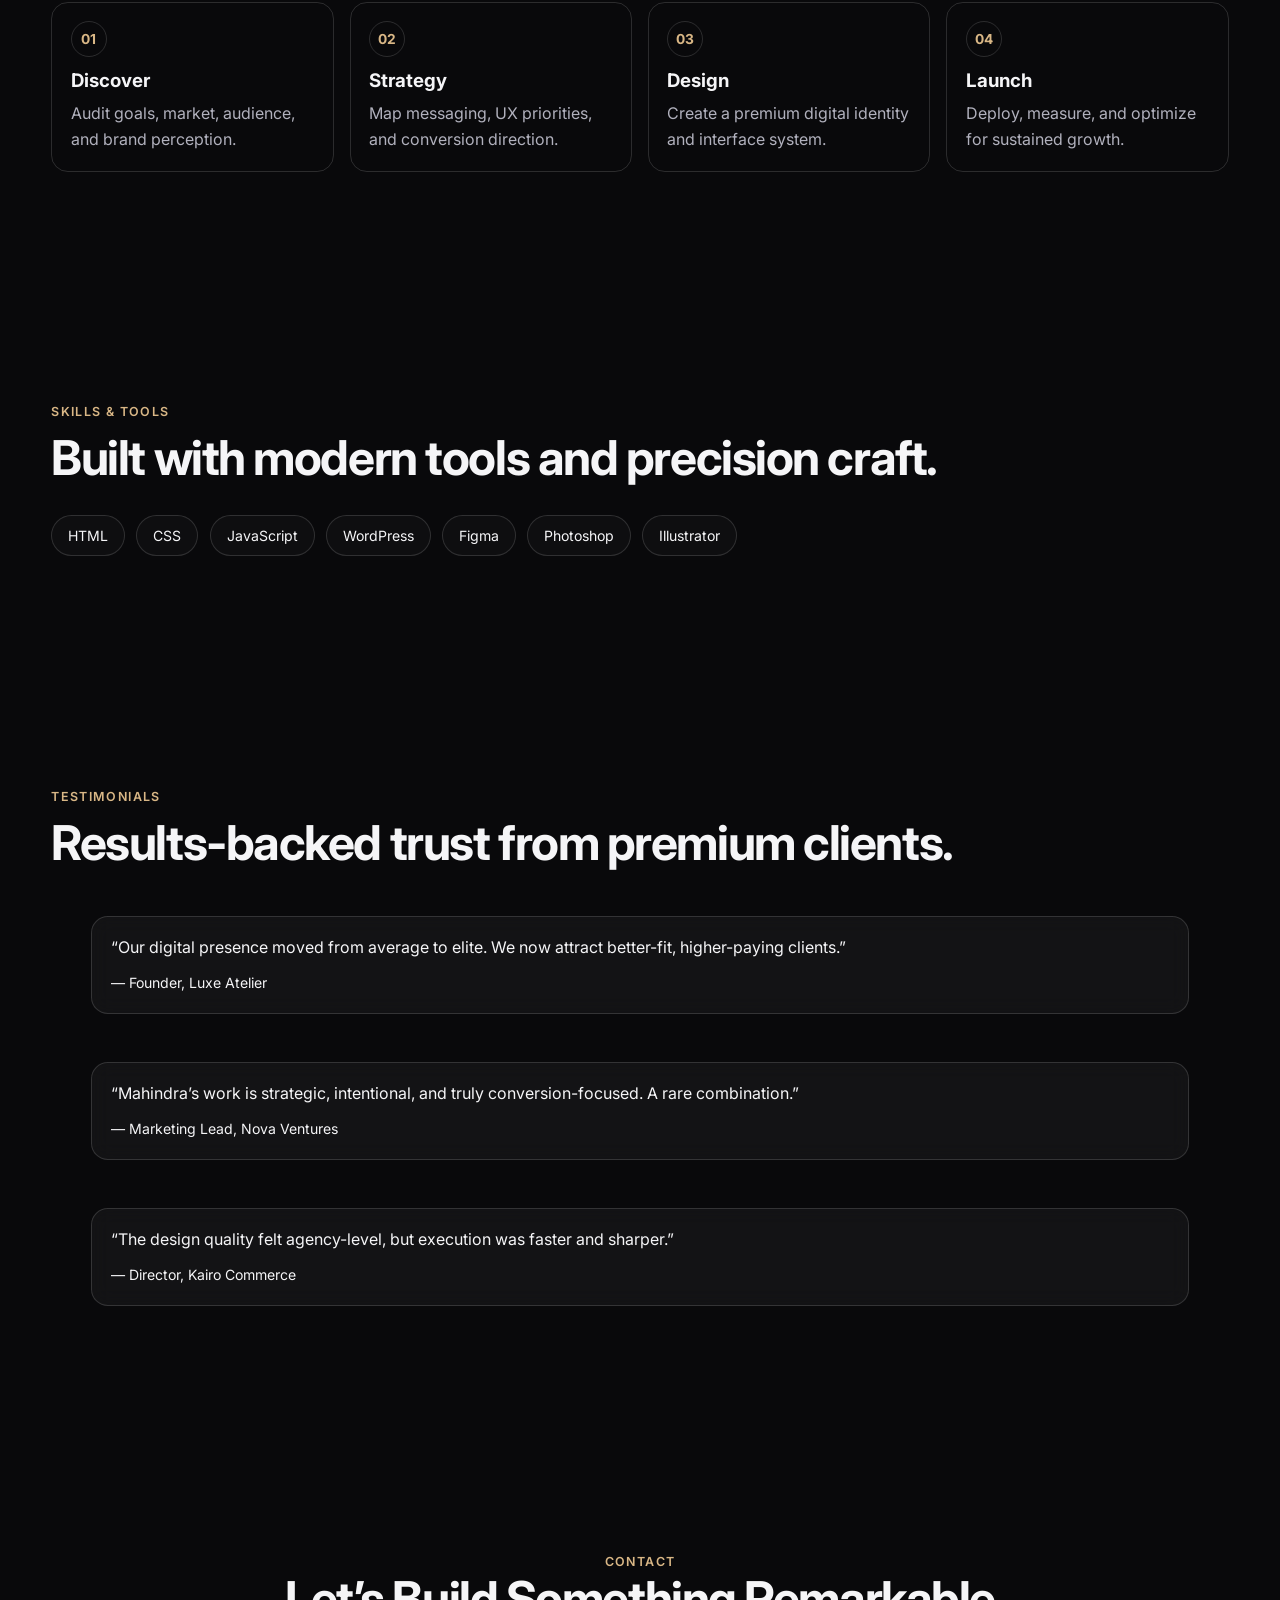
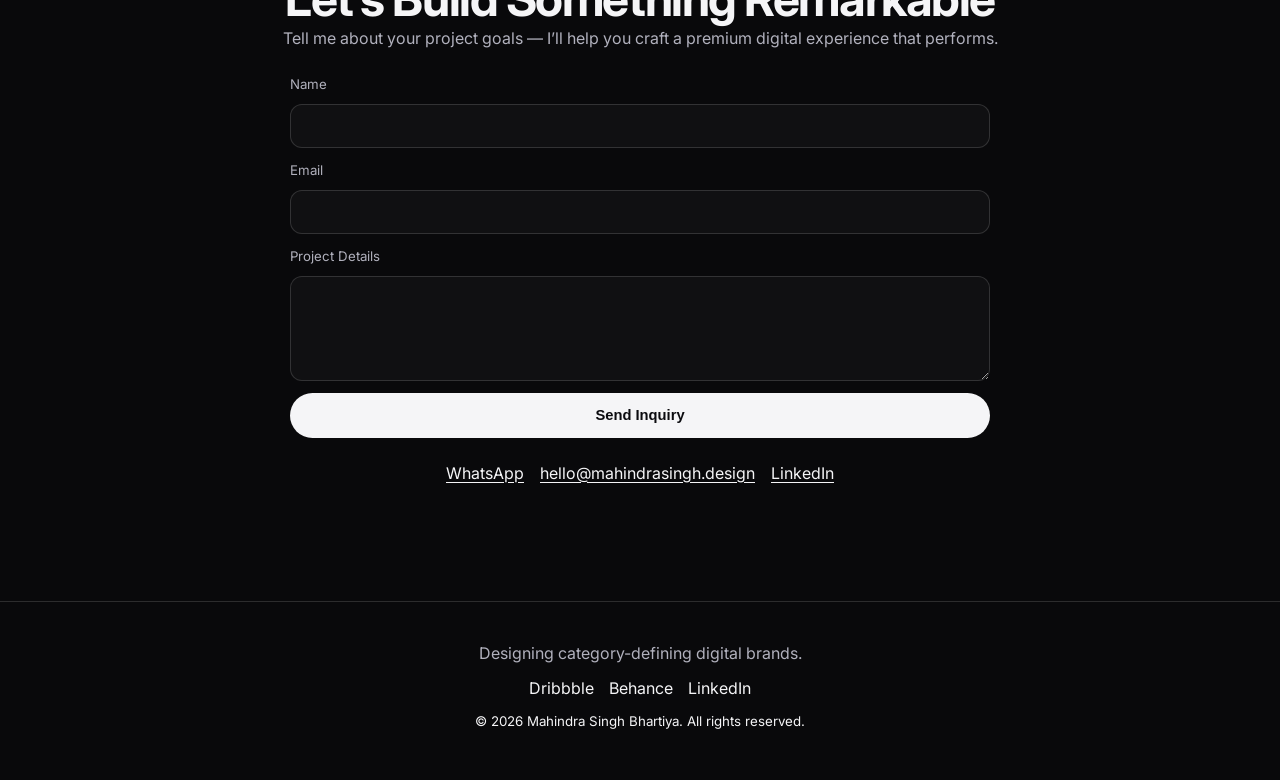
==== commit 4abdb1b5: "Redesign portfolio with stronger premium layout and UX" ====
--- a/index.html
+++ b/index.html
@@ -5,18 +5,18 @@
     <meta name="viewport" content="width=device-width, initial-scale=1.0" />
     <meta
       name="description"
-      content="Mahindra Singh Bhartiya is a premium Web & Graphic Designer from Gurgaon, India, crafting strategy-first digital experiences and conversion-focused brand systems."
+      content="Mahindra Singh Bhartiya is a premium Web & Graphic Designer from Gurgaon, India, building conversion-focused websites and modern brand experiences for ambitious businesses."
     />
     <meta
       name="keywords"
-      content="Mahindra Singh Bhartiya, freelance designer, web designer, graphic designer, Gurgaon designer, premium portfolio"
+      content="Mahindra Singh Bhartiya, premium web designer, graphic designer, Gurgaon, freelance designer, conversion-focused websites"
     />
     <meta name="author" content="Mahindra Singh Bhartiya" />
     <title>Mahindra Singh Bhartiya | Premium Web & Graphic Designer</title>
     <link rel="preconnect" href="https://fonts.googleapis.com" />
     <link rel="preconnect" href="https://fonts.gstatic.com" crossorigin />
     <link
-      href="https://fonts.googleapis.com/css2?family=Inter:wght@300;400;500;600;700;800;900&display=swap"
+      href="https://fonts.googleapis.com/css2?family=Inter:wght@400;500;600;700;800;900&display=swap"
       rel="stylesheet"
     />
     <link rel="stylesheet" href="styles.css" />
@@ -27,7 +27,8 @@
 
     <header class="site-header glass">
       <a href="#home" class="brand">MSB</a>
-      <nav aria-label="Primary Navigation">
+      <button class="nav-toggle" aria-expanded="false" aria-controls="primaryNav" aria-label="Toggle navigation">Menu</button>
+      <nav id="primaryNav" aria-label="Primary Navigation">
         <ul>
           <li><a href="about.html">About</a></li>
           <li><a href="#work">Work</a></li>
@@ -35,70 +36,81 @@
           <li><a href="#contact">Contact</a></li>
         </ul>
       </nav>
-      <a href="#contact" class="btn btn-small">Start Project</a>
+      <a href="#contact" class="btn btn-small">Book Call</a>
     </header>
 
     <main>
       <section id="home" class="hero section">
         <div class="hero-gradient" aria-hidden="true"></div>
+        <div class="hero-noise" aria-hidden="true"></div>
         <div class="hero-content fade-up">
-          <p class="eyebrow">Premium Freelance Designer &amp; Creative Strategist</p>
-          <h1>Crafting Digital Experiences That Convert &amp; Elevate Brands</h1>
+          <p class="eyebrow">Premium Freelance Designer & Creative Strategist</p>
+          <h1>Crafting Digital Experiences That Convert & Elevate Brands</h1>
           <p class="lead">
-            Mahindra Singh Bhartiya is a premium Web &amp; Graphic Designer helping brands
-            build powerful digital identities and high-converting websites.
+            Mahindra Singh Bhartiya creates high-performance websites and premium visual systems
+            for brands that want authority, trust, and measurable business growth.
           </p>
           <div class="cta-row">
             <a class="btn" href="#work">View Selected Work</a>
             <a class="btn btn-ghost" href="#contact">Book a Free Consultation</a>
           </div>
-        </div>
-      </section>
-
-      <section id="about" class="section container fade-up">
-        <a class="btn btn-ghost" href="about.html" style="margin-bottom:1rem; display:inline-block;">Open Full About Page</a>
-        <p class="eyebrow">About</p>
-        <h2>Design authority built for ambitious brands.</h2>
-        <p>
-          I build strategy-driven design systems where aesthetics, performance, and business
-          outcomes move in sync. Every decision—from visual language to conversion pathways—is
-          engineered to position your brand as category-defining, drive measurable growth, and
-          create digital experiences that feel as premium as the clients you want to attract.
-        </p>
+          <div class="hero-metrics">
+            <article><strong>Premium</strong><span>Positioning-first design approach</span></article>
+            <article><strong>Fast</strong><span>Performance-focused modern builds</span></article>
+            <article><strong>Conversion</strong><span>Business-driven UX decisions</span></article>
+          </div>
+        </div>
+      </section>
+
+      <section id="about" class="section container about-preview fade-up">
+        <div>
+          <p class="eyebrow">About</p>
+          <h2>Strategy-led design for serious business outcomes.</h2>
+          <p>
+            I combine design psychology, strong brand storytelling, and conversion architecture
+            to build experiences that attract high-value clients. My work balances aesthetics and
+            performance so your brand looks elite and performs like a sales asset.
+          </p>
+          <a class="text-link" href="about.html">Explore full profile →</a>
+        </div>
+        <div class="about-preview-card glass">
+          <h3>Based in Gurgaon, India</h3>
+          <p>Available worldwide for premium website and brand collaborations.</p>
+        </div>
       </section>
 
       <section id="work" class="section container">
         <div class="section-heading fade-up">
           <p class="eyebrow">Selected Work</p>
-          <h2>High-impact projects for modern businesses.</h2>
+          <h2>Designed to position brands at the top of their category.</h2>
         </div>
         <div class="portfolio-grid">
-          <article class="project-card fade-up" data-project="Luxe Atelier" data-category="Web Design" data-description="A cinematic luxury fashion website focused on storytelling, editorial layouts, and a frictionless sales journey.">
+          <article class="project-card fade-up" data-project="Luxe Atelier" data-category="Web Design" data-description="Luxury fashion website with cinematic storytelling and a conversion-focused product narrative." data-tint="gold">
             <div class="project-image"></div>
             <h3>Luxe Atelier</h3>
             <p>Web Design</p>
           </article>
-          <article class="project-card fade-up" data-project="Nova Ventures" data-category="Branding" data-description="A complete visual identity and brand system for a next-generation venture capital firm.">
+          <article class="project-card fade-up" data-project="Nova Ventures" data-category="Brand Identity" data-description="Premium brand identity system for a venture studio seeking enterprise-level credibility." data-tint="violet">
             <div class="project-image"></div>
             <h3>Nova Ventures</h3>
             <p>Branding</p>
           </article>
-          <article class="project-card fade-up" data-project="Pulse Medical" data-category="UI/UX" data-description="Healthcare dashboard UX redesign that improved appointment conversions and reduced user friction.">
+          <article class="project-card fade-up" data-project="Pulse Medical" data-category="UI/UX" data-description="UI/UX optimization for a healthcare platform to improve booking completion rates." data-tint="cyan">
             <div class="project-image"></div>
             <h3>Pulse Medical</h3>
             <p>UI/UX</p>
           </article>
-          <article class="project-card fade-up" data-project="Aurum Residences" data-category="Web Design" data-description="A high-conversion real estate website with immersive visuals and a lead-focused architecture.">
+          <article class="project-card fade-up" data-project="Aurum Residences" data-category="Web Design" data-description="Premium real-estate website engineered for high-quality lead generation." data-tint="gold">
             <div class="project-image"></div>
             <h3>Aurum Residences</h3>
             <p>Web Design</p>
           </article>
-          <article class="project-card fade-up" data-project="Kairo Commerce" data-category="E-commerce" data-description="Premium e-commerce experience with seamless product discovery and conversion-optimized checkout paths.">
+          <article class="project-card fade-up" data-project="Kairo Commerce" data-category="E-commerce UX" data-description="Refined e-commerce UX and CRO-focused product discovery flows." data-tint="violet">
             <div class="project-image"></div>
             <h3>Kairo Commerce</h3>
             <p>E-commerce</p>
           </article>
-          <article class="project-card fade-up" data-project="Vertex Studio" data-category="Branding" data-description="Refined brand identity and digital rollout for a creative production studio targeting enterprise clients.">
+          <article class="project-card fade-up" data-project="Vertex Studio" data-category="Branding" data-description="Identity refresh and digital design direction for a creative production brand." data-tint="cyan">
             <div class="project-image"></div>
             <h3>Vertex Studio</h3>
             <p>Branding</p>
@@ -109,34 +121,34 @@
       <section id="services" class="section container">
         <div class="section-heading fade-up">
           <p class="eyebrow">Services</p>
-          <h2>Premium design solutions engineered for growth.</h2>
+          <h2>High-ticket design services built for growth.</h2>
         </div>
         <div class="service-grid">
-          <article class="glass fade-up"><h3>High-Performance Website Design</h3><p>Fast, elegant, and strategically structured websites that position your brand and convert intent into action.</p></article>
-          <article class="glass fade-up"><h3>Conversion Landing Pages</h3><p>Campaign-focused pages built to maximize leads, reduce drop-offs, and improve return on ad spend.</p></article>
-          <article class="glass fade-up"><h3>E-commerce Experience Design</h3><p>Premium storefronts with intuitive journeys that increase average order value and customer retention.</p></article>
-          <article class="glass fade-up"><h3>Brand Identity Systems</h3><p>Distinctive visual ecosystems that create credibility, consistency, and recall across every touchpoint.</p></article>
-          <article class="glass fade-up"><h3>UI/UX Strategy &amp; Optimization</h3><p>Data-informed interface refinement that aligns user behavior with your business goals.</p></article>
+          <article class="glass fade-up"><h3>High-Performance Website Design</h3><p>Premium websites with strong storytelling, fast loading, and conversion-focused structure.</p></article>
+          <article class="glass fade-up"><h3>Conversion Landing Pages</h3><p>Campaign pages crafted to maximize qualified inquiries and lower drop-off points.</p></article>
+          <article class="glass fade-up"><h3>E-commerce Experience Design</h3><p>Luxury storefront UX that improves trust, product clarity, and checkout completion.</p></article>
+          <article class="glass fade-up"><h3>Brand Identity Systems</h3><p>Cohesive visual systems that elevate perception and build category authority.</p></article>
+          <article class="glass fade-up"><h3>UI/UX Strategy & Optimization</h3><p>Data-informed interface refinement to align user actions with business KPIs.</p></article>
         </div>
       </section>
 
       <section class="section container">
         <div class="section-heading fade-up">
           <p class="eyebrow">Process</p>
-          <h2>A refined 4-step framework.</h2>
+          <h2>Discover → Strategy → Design → Launch</h2>
         </div>
         <div class="process-grid">
-          <article class="fade-up"><span>01</span><h3>Discover</h3><p>Deep-dive into goals, audience, and market context.</p></article>
-          <article class="fade-up"><span>02</span><h3>Strategy</h3><p>Shape positioning, messaging, and conversion pathways.</p></article>
-          <article class="fade-up"><span>03</span><h3>Design</h3><p>Craft immersive interfaces and a premium brand language.</p></article>
-          <article class="fade-up"><span>04</span><h3>Launch</h3><p>Deploy, optimize, and iterate for measurable growth.</p></article>
+          <article class="fade-up"><span>01</span><h3>Discover</h3><p>Audit goals, market, audience, and brand perception.</p></article>
+          <article class="fade-up"><span>02</span><h3>Strategy</h3><p>Map messaging, UX priorities, and conversion direction.</p></article>
+          <article class="fade-up"><span>03</span><h3>Design</h3><p>Create a premium digital identity and interface system.</p></article>
+          <article class="fade-up"><span>04</span><h3>Launch</h3><p>Deploy, measure, and optimize for sustained growth.</p></article>
         </div>
       </section>
 
       <section class="section container">
         <div class="section-heading fade-up">
-          <p class="eyebrow">Skills &amp; Tools</p>
-          <h2>Crafted with modern tools and proven capabilities.</h2>
+          <p class="eyebrow">Skills & Tools</p>
+          <h2>Built with modern tools and precision craft.</h2>
         </div>
         <div class="skills">
           <span class="skill-tag fade-up">HTML</span>
@@ -152,23 +164,26 @@
       <section class="section container">
         <div class="section-heading fade-up">
           <p class="eyebrow">Testimonials</p>
-          <h2>Trusted by ambitious founders and teams.</h2>
+          <h2>Results-backed trust from premium clients.</h2>
         </div>
         <div class="testimonial-grid">
-          <blockquote class="glass fade-up">“Mahindra transformed our website into a premium acquisition asset. We started attracting higher-ticket clients within weeks.”<cite>— Founder, Luxe Atelier</cite></blockquote>
-          <blockquote class="glass fade-up">“A rare mix of strategic thinking and exceptional visual craft. Every design decision had a business purpose.”<cite>— Marketing Lead, Nova Ventures</cite></blockquote>
-          <blockquote class="glass fade-up">“From brand identity to UX, the execution was world-class and conversion-focused. Highly recommended.”<cite>— Director, Kairo Commerce</cite></blockquote>
+          <blockquote class="glass fade-up">“Our digital presence moved from average to elite. We now attract better-fit, higher-paying clients.”<cite>— Founder, Luxe Atelier</cite></blockquote>
+          <blockquote class="glass fade-up">“Mahindra’s work is strategic, intentional, and truly conversion-focused. A rare combination.”<cite>— Marketing Lead, Nova Ventures</cite></blockquote>
+          <blockquote class="glass fade-up">“The design quality felt agency-level, but execution was faster and sharper.”<cite>— Director, Kairo Commerce</cite></blockquote>
         </div>
       </section>
 
       <section id="contact" class="section container contact fade-up">
         <p class="eyebrow">Contact</p>
         <h2>Let’s Build Something Remarkable</h2>
-        <p class="lead">Based in Gurgaon, India — available for premium collaborations globally.</p>
+        <p class="lead">Tell me about your project goals — I’ll help you craft a premium digital experience that performs.</p>
         <form class="contact-form" action="#" method="post">
-          <label>Name<input type="text" name="name" required /></label>
-          <label>Email<input type="email" name="email" required /></label>
-          <label>Project Details<textarea name="message" rows="4" required></textarea></label>
+          <label for="name">Name</label>
+          <input id="name" type="text" name="name" required />
+          <label for="email">Email</label>
+          <input id="email" type="email" name="email" required />
+          <label for="message">Project Details</label>
+          <textarea id="message" name="message" rows="5" required></textarea>
           <button class="btn" type="submit">Send Inquiry</button>
         </form>
         <div class="contact-links">
--- a/styles.css
+++ b/styles.css
@@ -1,430 +1,357 @@
 :root {
-  --bg: #090909;
-  --bg-soft: #111;
-  --text: #f4f4f4;
-  --muted: #bbbbbb;
-  --line: rgba(255, 255, 255, 0.15);
-  --accent: #d6b47d;
-  --space: clamp(1rem, 2vw, 1.75rem);
-}
-
-* {
-  box-sizing: border-box;
-}
-
-html {
-  scroll-behavior: smooth;
-}
-
+  --bg: #09090b;
+  --bg-elev: #121217;
+  --text: #f5f5f7;
+  --muted: #b1b1bd;
+  --line: rgba(255, 255, 255, 0.14);
+  --line-strong: rgba(255, 255, 255, 0.24);
+  --accent: #d9b786;
+  --radius: 1.05rem;
+  --container: min(1200px, 92vw);
+}
+
+* { box-sizing: border-box; }
+html { scroll-behavior: smooth; }
 body {
   margin: 0;
+  color: var(--text);
   font-family: "Inter", sans-serif;
-  background: radial-gradient(circle at 20% 20%, #191919, var(--bg) 50%);
-  color: var(--text);
   line-height: 1.6;
-}
-
-a {
-  color: inherit;
-  text-decoration: none;
-}
-
-.section {
-  padding: clamp(4rem, 8vw, 8rem) clamp(1rem, 4vw, 4rem);
-}
-
-.container {
-  max-width: 1200px;
-  margin: 0 auto;
-}
-
-h1,
-h2,
-h3,
-p {
-  margin: 0;
-}
-
-h1 {
-  font-size: clamp(2.3rem, 7vw, 5.6rem);
-  line-height: 1.05;
-  letter-spacing: -0.03em;
-}
-
-h2 {
-  font-size: clamp(1.8rem, 4vw, 3rem);
-  line-height: 1.2;
-  letter-spacing: -0.02em;
-}
-
-p {
-  color: var(--muted);
-}
+  background:
+    radial-gradient(circle at 12% 8%, rgba(104, 124, 255, 0.12), transparent 34%),
+    radial-gradient(circle at 85% 20%, rgba(217, 183, 134, 0.1), transparent 30%),
+    #09090b;
+}
+
+a { color: inherit; text-decoration: none; }
+h1, h2, h3, p { margin: 0; }
+h1 { font-size: clamp(2.1rem, 6.4vw, 5.4rem); letter-spacing: -0.035em; line-height: 1.03; }
+h2 { font-size: clamp(1.65rem, 4vw, 3rem); letter-spacing: -0.03em; line-height: 1.12; }
+p { color: var(--muted); }
+
+.section { padding: clamp(4rem, 9vw, 8.5rem) 0; }
+.container { width: var(--container); margin-inline: auto; }
 
 .site-header {
   position: fixed;
-  top: 1rem;
-  left: 50%;
-  transform: translateX(-50%);
-  width: min(95%, 1200px);
-  display: flex;
-  justify-content: space-between;
-  align-items: center;
-  padding: 0.85rem 1.2rem;
-  z-index: 20;
-  border: 1px solid var(--line);
-  border-radius: 999px;
-}
-
-.brand {
-  font-weight: 800;
-  letter-spacing: 0.08em;
-}
-
+  inset: 1rem 0 auto;
+  width: min(1180px, 94vw);
+  margin-inline: auto;
+  left: 0;
+  right: 0;
+  z-index: 40;
+  display: grid;
+  grid-template-columns: auto 1fr auto;
+  align-items: center;
+  gap: 1rem;
+  padding: 0.8rem 1rem;
+  border: 1px solid var(--line);
+  border-radius: 999px;
+}
+
+.glass {
+  background: rgba(255, 255, 255, 0.045);
+  backdrop-filter: blur(10px);
+}
+
+.brand { font-weight: 900; letter-spacing: 0.08em; }
+.site-header nav { justify-self: center; }
 .site-header ul {
   list-style: none;
   display: flex;
-  gap: 1.2rem;
+  align-items: center;
+  gap: 1.1rem;
   margin: 0;
   padding: 0;
 }
-
-.site-header a {
+.site-header li a { font-size: 0.9rem; color: #dadade; transition: color 0.25s ease; }
+.site-header li a:hover,
+.site-header li a[aria-current="page"] { color: #fff; }
+
+.nav-toggle {
+  display: none;
+  border: 1px solid var(--line);
+  border-radius: 999px;
+  background: transparent;
+  color: var(--text);
+  padding: 0.45rem 0.8rem;
+}
+
+.btn {
+  display: inline-flex;
+  align-items: center;
+  justify-content: center;
+  border-radius: 999px;
+  border: 1px solid transparent;
+  padding: 0.86rem 1.3rem;
   font-size: 0.92rem;
-}
+  font-weight: 600;
+  transition: transform .3s ease, box-shadow .3s ease, border-color .3s ease;
+  background: var(--text);
+  color: #0c0c10;
+}
+.btn:hover { transform: translateY(-2px); box-shadow: 0 12px 28px rgba(255,255,255,.17); }
+.btn-ghost { background: transparent; border-color: var(--line); color: var(--text); }
+.btn-small { padding: .52rem 1rem; font-size: .83rem; }
 
 .hero {
   min-height: 100vh;
-  display: flex;
-  align-items: center;
-  justify-content: center;
+  display: grid;
+  align-items: center;
   position: relative;
-  overflow: hidden;
-}
-
+  overflow: clip;
+}
 .hero-content {
-  max-width: 950px;
+  width: var(--container);
+  margin-inline: auto;
   text-align: center;
   display: grid;
-  gap: 1.5rem;
-  z-index: 1;
-}
-
+  gap: 1.35rem;
+  position: relative;
+  z-index: 2;
+}
 .hero-gradient {
+  position: absolute; inset: 0;
+  background:
+    radial-gradient(circle at 72% 22%, rgba(217,183,134,.16), transparent 45%),
+    radial-gradient(circle at 24% 72%, rgba(103,145,255,.16), transparent 42%);
+  animation: heroFloat 14s ease-in-out infinite alternate;
+}
+.hero-noise {
   position: absolute;
   inset: 0;
-  background: radial-gradient(circle at 65% 30%, rgba(214, 180, 125, 0.18), transparent 45%),
-    radial-gradient(circle at 30% 70%, rgba(104, 124, 255, 0.15), transparent 40%);
-  animation: drift 12s ease-in-out infinite alternate;
-}
-
-@keyframes drift {
-  from {
-    transform: translateY(-10px) scale(1);
-  }
-  to {
-    transform: translateY(10px) scale(1.04);
-  }
-}
+  opacity: .22;
+  background-image: radial-gradient(rgba(255,255,255,.18) 0.4px, transparent 0.4px);
+  background-size: 2.2px 2.2px;
+  pointer-events: none;
+}
+@keyframes heroFloat { from { transform: translateY(-8px) scale(1); } to { transform: translateY(8px) scale(1.03);} }
 
 .eyebrow {
   color: var(--accent);
-  letter-spacing: 0.1em;
   text-transform: uppercase;
-  font-size: 0.82rem;
-}
-
-.lead {
-  max-width: 800px;
-  margin: 0 auto;
-}
-
-.btn {
-  border: 1px solid transparent;
-  background: var(--text);
-  color: #0b0b0b;
-  padding: 0.9rem 1.4rem;
-  border-radius: 999px;
+  letter-spacing: 0.11em;
+  font-size: .78rem;
   font-weight: 600;
-  transition: transform 0.3s ease, box-shadow 0.3s ease;
-  display: inline-block;
-}
-
-.btn:hover {
-  transform: translateY(-2px);
-  box-shadow: 0 8px 28px rgba(255, 255, 255, 0.2);
-}
-
-.btn-ghost {
-  background: transparent;
-  color: var(--text);
-  border-color: var(--line);
-}
-
-.btn-small {
-  padding: 0.55rem 1rem;
-  font-size: 0.85rem;
-}
-
-.cta-row {
-  display: flex;
-  flex-wrap: wrap;
-  justify-content: center;
+}
+.lead { max-width: 760px; margin-inline: auto; }
+.cta-row { display: flex; flex-wrap: wrap; gap: .75rem; justify-content: center; }
+
+.hero-metrics {
+  display: grid;
   gap: 0.8rem;
-}
-
-.section-heading {
-  display: grid;
-  gap: 0.6rem;
-  margin-bottom: 2rem;
-}
+  grid-template-columns: repeat(auto-fit, minmax(180px, 1fr));
+  margin-top: .6rem;
+}
+.hero-metrics article {
+  border: 1px solid var(--line);
+  border-radius: var(--radius);
+  padding: 0.9rem;
+  background: rgba(255,255,255,.03);
+  text-align: left;
+}
+.hero-metrics strong { display: block; font-size: .92rem; }
+.hero-metrics span { color: var(--muted); font-size: .86rem; }
+
+.about-preview {
+  display: grid;
+  gap: 1.2rem;
+  grid-template-columns: 1.45fr 1fr;
+  align-items: stretch;
+}
+.about-preview p { max-width: 68ch; }
+.about-preview-card {
+  border: 1px solid var(--line);
+  border-radius: var(--radius);
+  padding: 1.2rem;
+  display: grid;
+  align-content: center;
+  gap: .45rem;
+}
+.text-link { color: #fff; font-weight: 600; display: inline-block; margin-top: 1rem; }
+
+.section-heading { margin-bottom: 1.9rem; display: grid; gap: .55rem; }
 
 .portfolio-grid,
 .service-grid,
 .process-grid,
-.testimonial-grid {
-  display: grid;
-  gap: 1rem;
-}
-
-.portfolio-grid {
-  grid-template-columns: repeat(auto-fit, minmax(260px, 1fr));
-}
-
+.testimonial-grid { display: grid; gap: 1rem; }
+
+.portfolio-grid { grid-template-columns: repeat(auto-fit, minmax(260px, 1fr)); }
 .project-card {
+  border: 1px solid var(--line);
+  border-radius: var(--radius);
   padding: 1rem;
-  border: 1px solid var(--line);
-  border-radius: 1rem;
-  background: rgba(255, 255, 255, 0.02);
+  background: rgba(255,255,255,.03);
+  transition: .35s ease;
   cursor: pointer;
-  transition: transform 0.35s ease, border-color 0.35s ease;
-}
-
-.project-card:hover {
-  transform: translateY(-6px);
-  border-color: rgba(255, 255, 255, 0.35);
-}
-
+}
+.project-card:hover { transform: translateY(-6px); border-color: var(--line-strong); }
 .project-image,
 .modal-image {
-  aspect-ratio: 16/10;
-  border-radius: 0.75rem;
-  margin-bottom: 0.9rem;
-  background: linear-gradient(135deg, #222, #151515 50%, #313131);
-}
-
-.service-grid {
-  grid-template-columns: repeat(auto-fit, minmax(240px, 1fr));
-}
-
-.glass {
-  background: rgba(255, 255, 255, 0.04);
-  backdrop-filter: blur(12px);
-}
-
+  aspect-ratio: 16 / 10;
+  border-radius: .75rem;
+  margin-bottom: .85rem;
+  background: linear-gradient(145deg, #252530, #121219 45%, #343442);
+}
+.project-card[data-tint="gold"] .project-image { background: linear-gradient(145deg, #2d2720, #161210 42%, #584128); }
+.project-card[data-tint="violet"] .project-image { background: linear-gradient(145deg, #242032, #100f19 45%, #44366f); }
+.project-card[data-tint="cyan"] .project-image { background: linear-gradient(145deg, #1d2b30, #0d1518 42%, #2c5962); }
+
+.service-grid { grid-template-columns: repeat(auto-fit, minmax(230px, 1fr)); }
 .service-grid article,
+.process-grid article,
 .testimonial-grid blockquote,
-.process-grid article {
-  padding: 1.2rem;
-  border: 1px solid var(--line);
-  border-radius: 1rem;
-}
-
-.process-grid {
-  grid-template-columns: repeat(auto-fit, minmax(180px, 1fr));
-}
-
+.about-highlights article {
+  border: 1px solid var(--line);
+  border-radius: var(--radius);
+  padding: 1.15rem;
+}
+.service-grid article h3,
+.process-grid article h3,
+.about-highlights article h3 { margin-bottom: .35rem; }
+
+.process-grid { grid-template-columns: repeat(auto-fit, minmax(180px, 1fr)); }
 .process-grid span {
-  font-size: 1.5rem;
-  font-weight: 800;
+  display: inline-grid;
+  place-items: center;
+  width: 2.25rem;
+  height: 2.25rem;
+  border-radius: 999px;
+  border: 1px solid var(--line);
   color: var(--accent);
-}
-
-.skills {
-  display: flex;
-  flex-wrap: wrap;
-  gap: 0.8rem;
-}
-
+  font-size: .86rem;
+  font-weight: 700;
+  margin-bottom: .55rem;
+}
+
+.skills { display: flex; flex-wrap: wrap; gap: .7rem; }
 .skill-tag {
   border: 1px solid var(--line);
   border-radius: 999px;
-  padding: 0.55rem 1rem;
-  background: rgba(255, 255, 255, 0.03);
-}
-
-.testimonial-grid {
-  grid-template-columns: repeat(auto-fit, minmax(260px, 1fr));
+  padding: .52rem 1rem;
+  font-size: .88rem;
+  background: rgba(255,255,255,.025);
 }
 
 blockquote cite {
   display: block;
-  margin-top: 0.8rem;
-  color: var(--text);
+  margin-top: .7rem;
+  color: var(--text);
+  font-size: .88rem;
   font-style: normal;
-  font-size: 0.9rem;
-}
-
-.contact {
+}
+
+.contact { text-align: center; }
+.contact-form {
+  margin: 1.4rem auto;
+  max-width: 700px;
+  display: grid;
+  gap: .55rem;
+  text-align: left;
+}
+.contact-form label { font-size: .83rem; color: var(--muted); }
+input, textarea {
+  width: 100%;
+  border-radius: .75rem;
+  border: 1px solid var(--line);
+  background: rgba(255,255,255,.03);
+  color: var(--text);
+  padding: .85rem;
+  margin-bottom: .2rem;
+}
+.contact-links { display: flex; flex-wrap: wrap; gap: 1rem; justify-content: center; }
+.contact-links a { text-decoration: underline; text-underline-offset: 3px; }
+
+.site-footer {
+  border-top: 1px solid var(--line);
+  padding: 2.4rem 1rem 3rem;
   text-align: center;
-}
-
-.contact-form {
-  max-width: 680px;
-  margin: 1.6rem auto;
-  display: grid;
-  gap: 0.8rem;
-}
-
-label {
-  text-align: left;
-  font-size: 0.85rem;
-  color: var(--muted);
-  display: grid;
-  gap: 0.4rem;
-}
-
-input,
-textarea {
-  width: 100%;
-  border: 1px solid var(--line);
-  background: rgba(255, 255, 255, 0.03);
-  border-radius: 0.75rem;
-  padding: 0.85rem;
-  color: var(--text);
-}
-
-.contact-links {
-  display: flex;
-  flex-wrap: wrap;
-  justify-content: center;
-  gap: 1.2rem;
-}
-
-.site-footer {
-  padding: 2rem 1rem 3rem;
-  border-top: 1px solid var(--line);
-  display: grid;
-  gap: 0.75rem;
-  place-items: center;
-}
-
-.site-footer div {
-  display: flex;
-  gap: 1rem;
-}
-
-.fade-up {
-  opacity: 0;
-  transform: translateY(22px);
-  transition: opacity 0.8s ease, transform 0.8s ease;
-}
-
-.fade-up.visible {
-  opacity: 1;
-  transform: translateY(0);
-}
+  display: grid;
+  gap: .6rem;
+}
+.site-footer div { display: flex; gap: .95rem; justify-content: center; }
+
+.fade-up { opacity: 0; transform: translateY(20px); transition: opacity .8s ease, transform .8s ease; }
+.fade-up.visible { opacity: 1; transform: translateY(0); }
 
 .project-modal {
-  max-width: 700px;
-  width: calc(100% - 2rem);
-  border: 1px solid var(--line);
-  border-radius: 1rem;
-  background: #111;
+  width: min(720px, calc(100% - 1.8rem));
+  border: 1px solid var(--line);
+  border-radius: var(--radius);
+  background: #111117;
   color: var(--text);
   padding: 1rem;
 }
-
-.project-modal::backdrop {
-  background: rgba(0, 0, 0, 0.78);
-}
-
+.project-modal::backdrop { background: rgba(0, 0, 0, .78); }
 #modalClose {
   float: right;
+  background: none;
   border: none;
-  background: none;
   color: var(--text);
   font-size: 1.5rem;
   cursor: pointer;
 }
+
+.about-page {
+  min-height: 100vh;
+  padding-top: 8rem;
+  display: grid;
+  gap: 1.8rem;
+  grid-template-columns: minmax(280px, 420px) 1fr;
+  align-items: center;
+}
+.about-photo-wrap {
+  border: 1px solid var(--line);
+  border-radius: 1.1rem;
+  padding: .8rem;
+  background: rgba(255,255,255,.03);
+}
+.about-photo { width: 100%; border-radius: .8rem; display: block; }
+.about-content { display: grid; gap: 1rem; }
+.about-highlights { display: grid; gap: .9rem; grid-template-columns: repeat(3, minmax(0, 1fr)); }
 
 .cursor-dot,
 .cursor-ring {
   position: fixed;
+  left: 0;
   top: 0;
-  left: 0;
   pointer-events: none;
-  z-index: 99;
+  z-index: 100;
   border-radius: 50%;
   mix-blend-mode: difference;
 }
-
-.cursor-dot {
-  width: 8px;
-  height: 8px;
-  background: #fff;
-}
-
-.cursor-ring {
-  width: 30px;
-  height: 30px;
-  border: 1px solid rgba(255, 255, 255, 0.7);
-  transform: translate(-11px, -11px);
-}
-
-@media (max-width: 900px) {
-  .site-header nav,
-  .btn-small,
-  .cursor-dot,
-  .cursor-ring {
+.cursor-dot { width: 8px; height: 8px; background: #fff; }
+.cursor-ring { width: 30px; height: 30px; border: 1px solid rgba(255,255,255,.7); }
+
+@media (max-width: 980px) {
+  .about-preview,
+  .about-page,
+  .about-highlights { grid-template-columns: 1fr; }
+}
+
+@media (max-width: 860px) {
+  .site-header {
+    grid-template-columns: auto auto auto;
+    align-items: center;
+  }
+  .nav-toggle { display: inline-flex; justify-self: center; }
+  .site-header nav {
+    position: absolute;
+    top: calc(100% + .55rem);
+    left: 0;
+    right: 0;
+    margin-inline: auto;
+    width: min(92vw, 700px);
+    padding: .75rem;
+    border: 1px solid var(--line);
+    border-radius: .9rem;
+    background: #111117;
     display: none;
   }
-}
-
-.about-page {
-  min-height: 100vh;
-  padding-top: 8.5rem;
-  display: grid;
-  gap: 2rem;
-  align-items: start;
-}
-
-.about-photo-wrap {
-  border: 1px solid var(--line);
-  border-radius: 1.2rem;
-  padding: 0.8rem;
-  background: rgba(255, 255, 255, 0.03);
-}
-
-.about-photo {
-  width: 100%;
-  border-radius: 0.9rem;
-  display: block;
-}
-
-.about-content {
-  display: grid;
-  gap: 1.1rem;
-}
-
-.about-highlights {
-  display: grid;
-  gap: 0.9rem;
-}
-
-.about-highlights article {
-  padding: 1rem;
-  border-radius: 0.9rem;
-  border: 1px solid var(--line);
-}
-
-@media (min-width: 900px) {
-  .about-page {
-    grid-template-columns: minmax(300px, 420px) 1fr;
-    align-items: center;
-  }
-
-  .about-highlights {
-    grid-template-columns: repeat(3, minmax(0, 1fr));
-  }
-}
+  .site-header nav.open { display: block; }
+  .site-header ul { flex-direction: column; align-items: flex-start; gap: .75rem; }
+  .btn-small { display: none; }
+  .cursor-dot,
+  .cursor-ring { display: none; }
+}
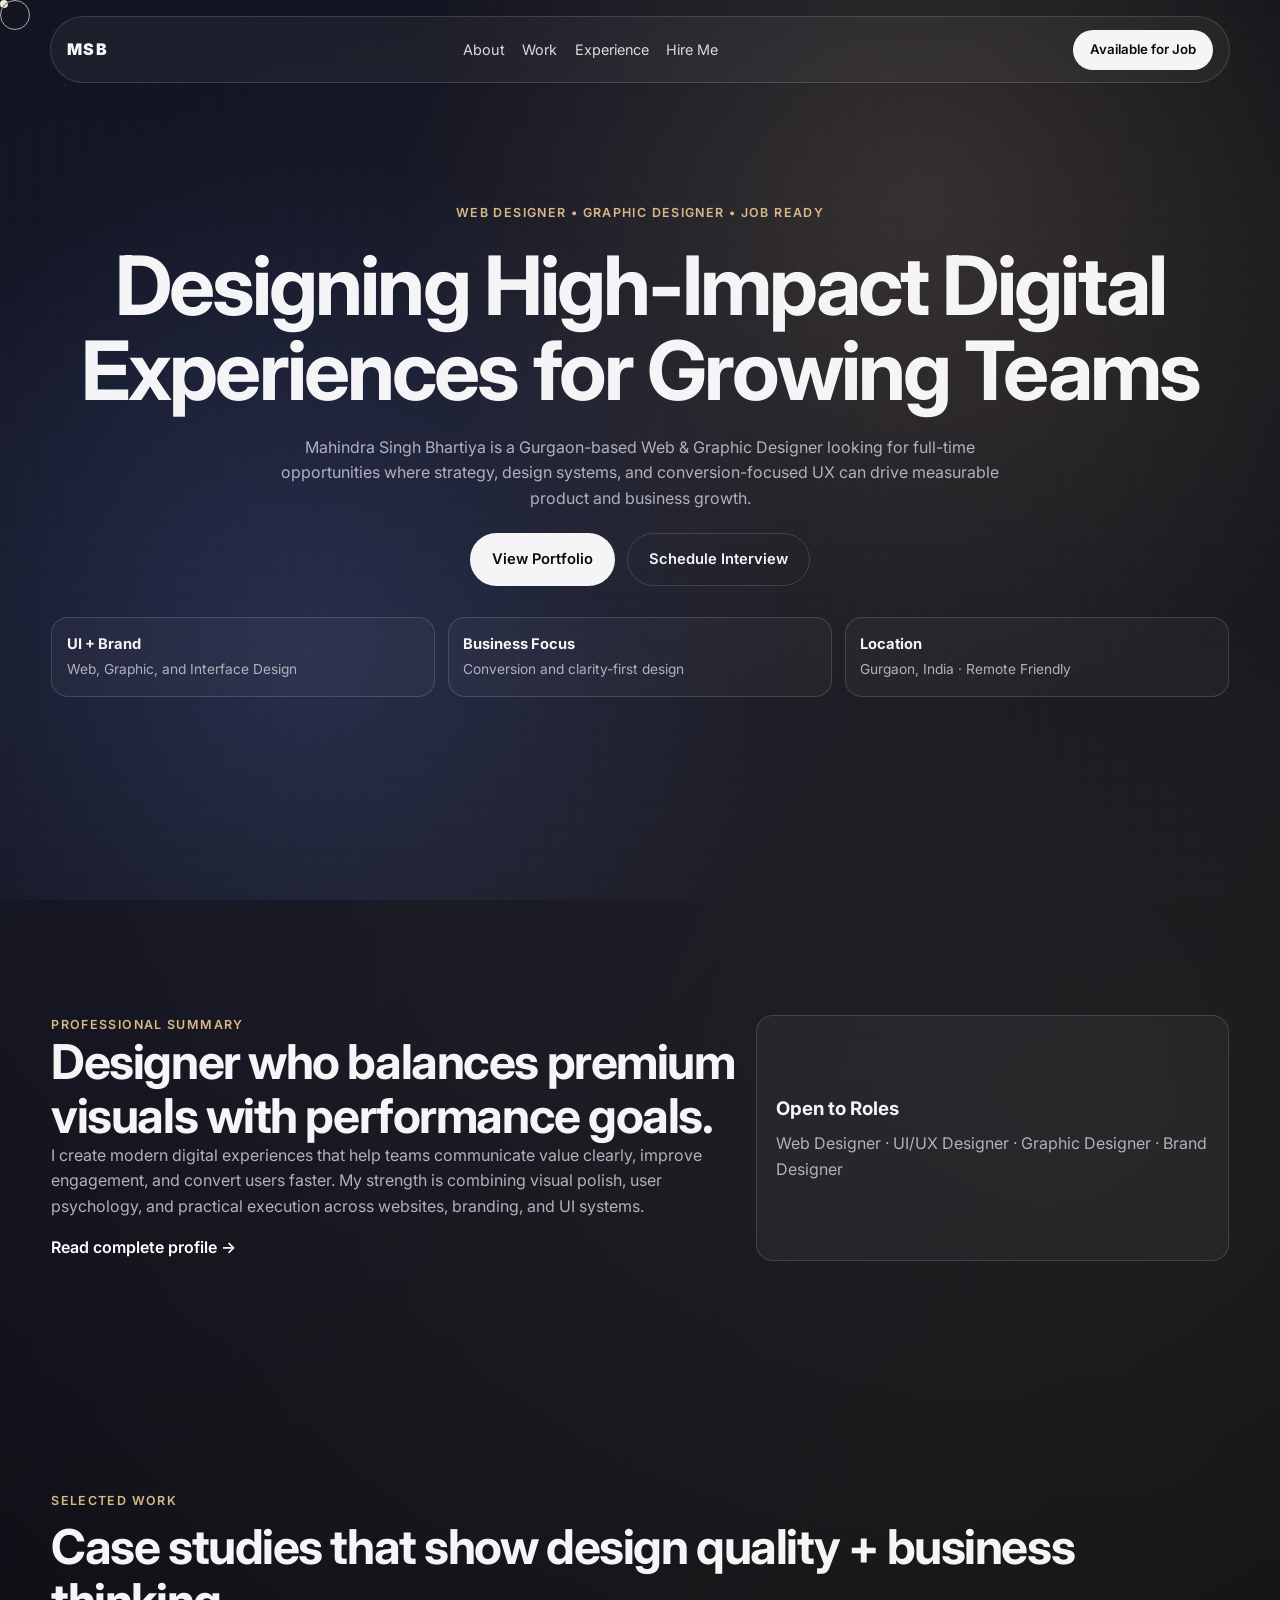
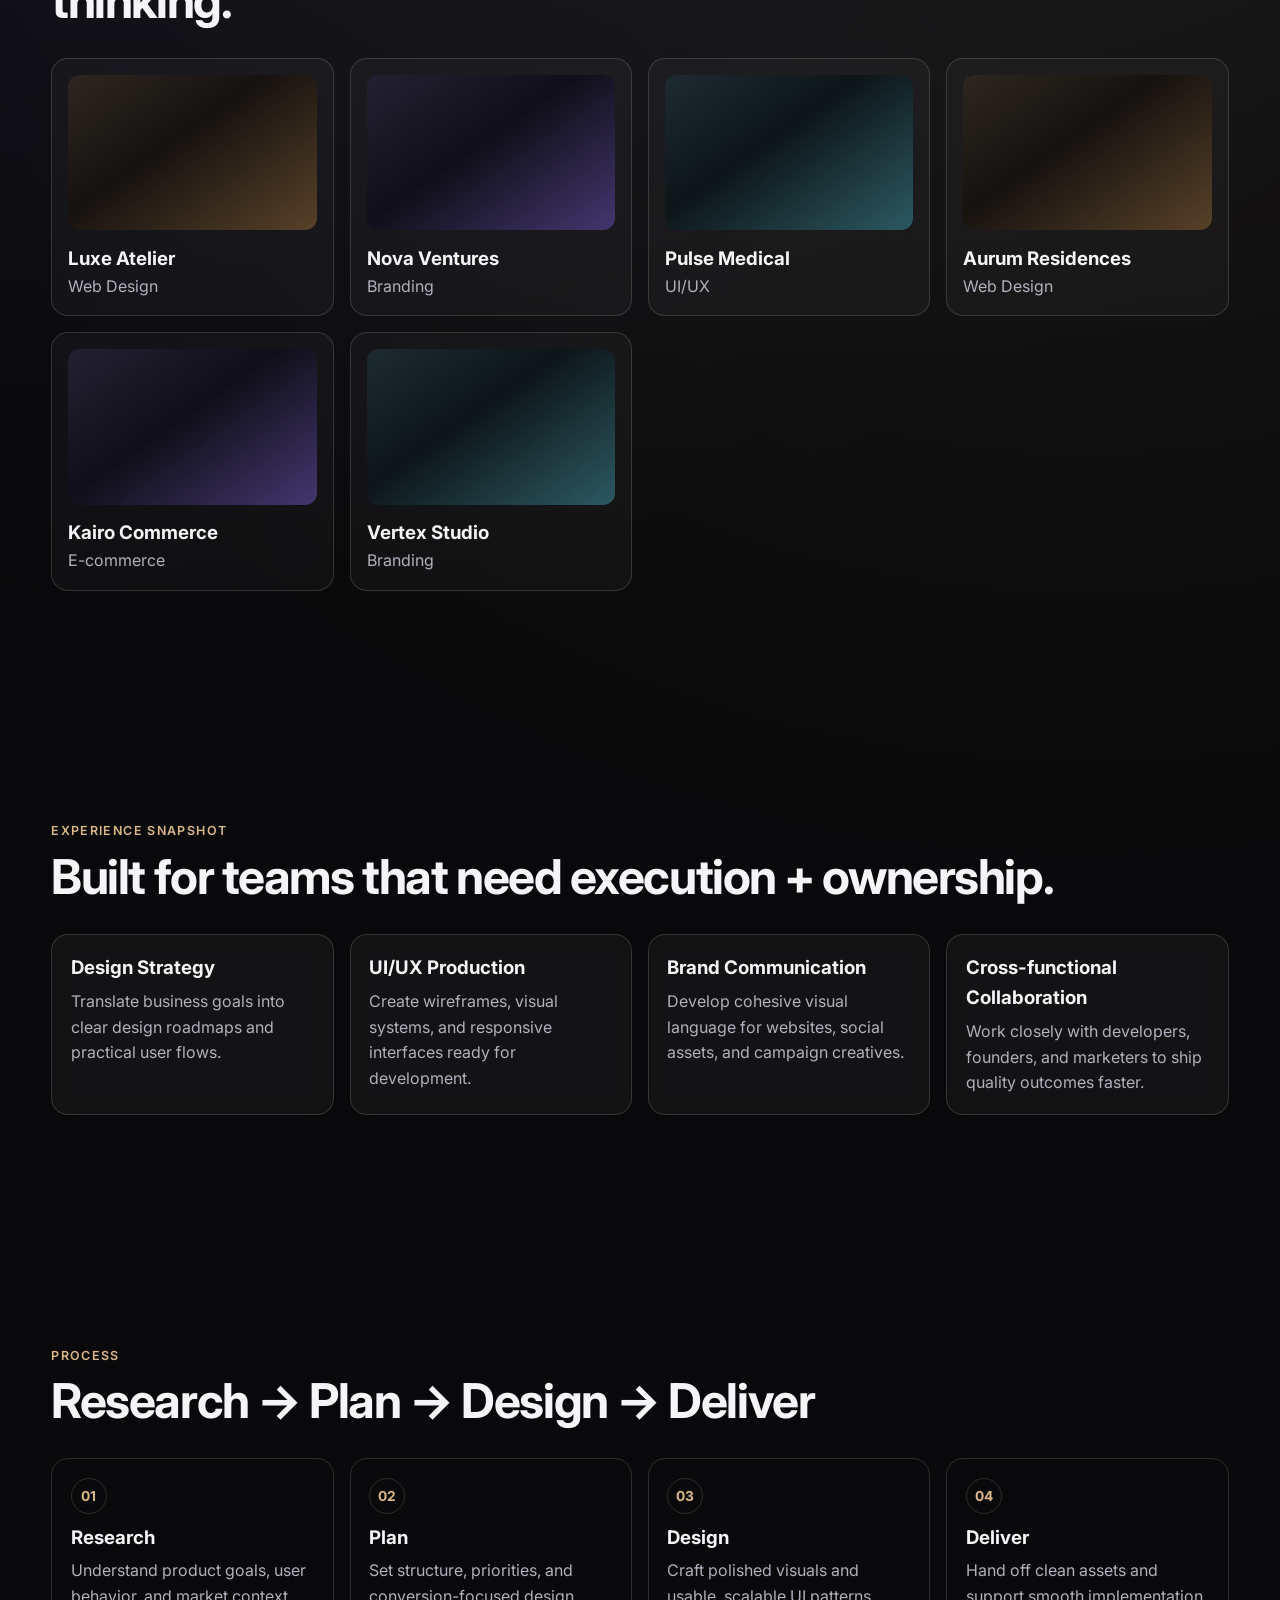
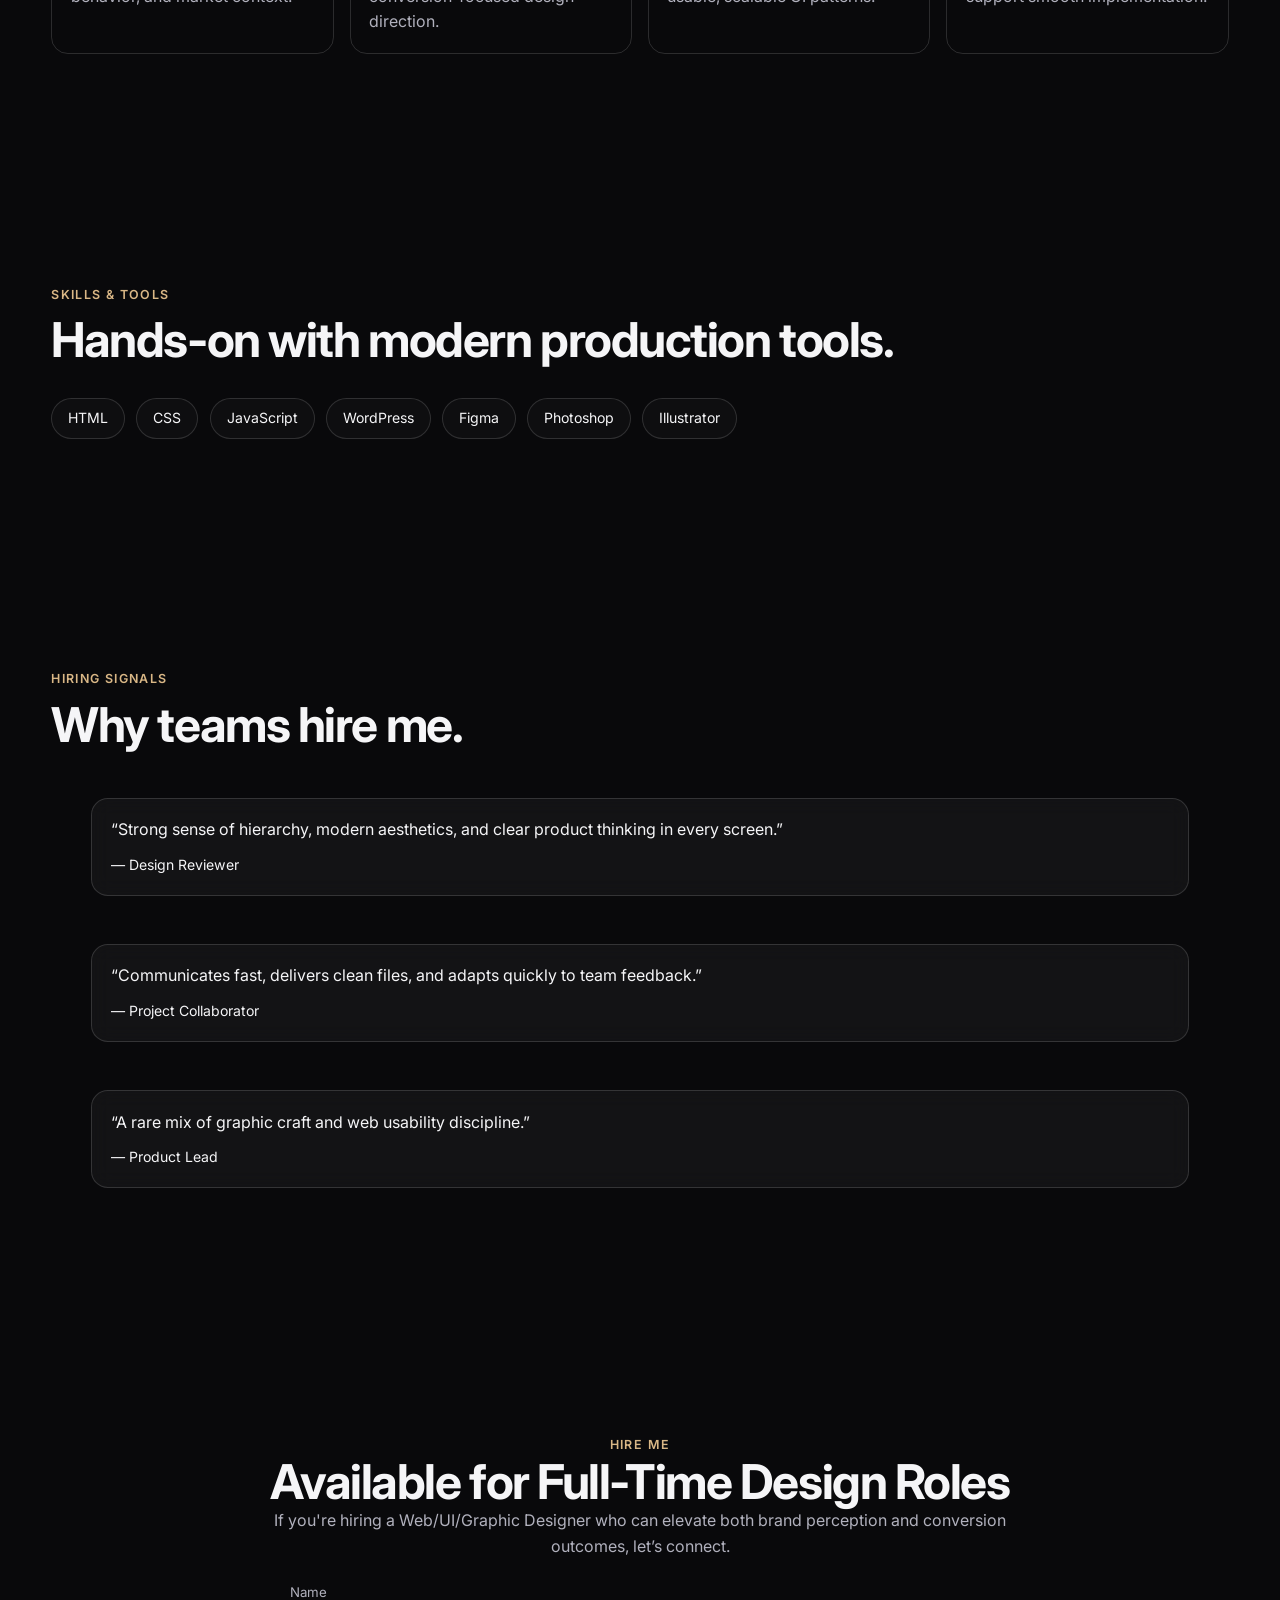
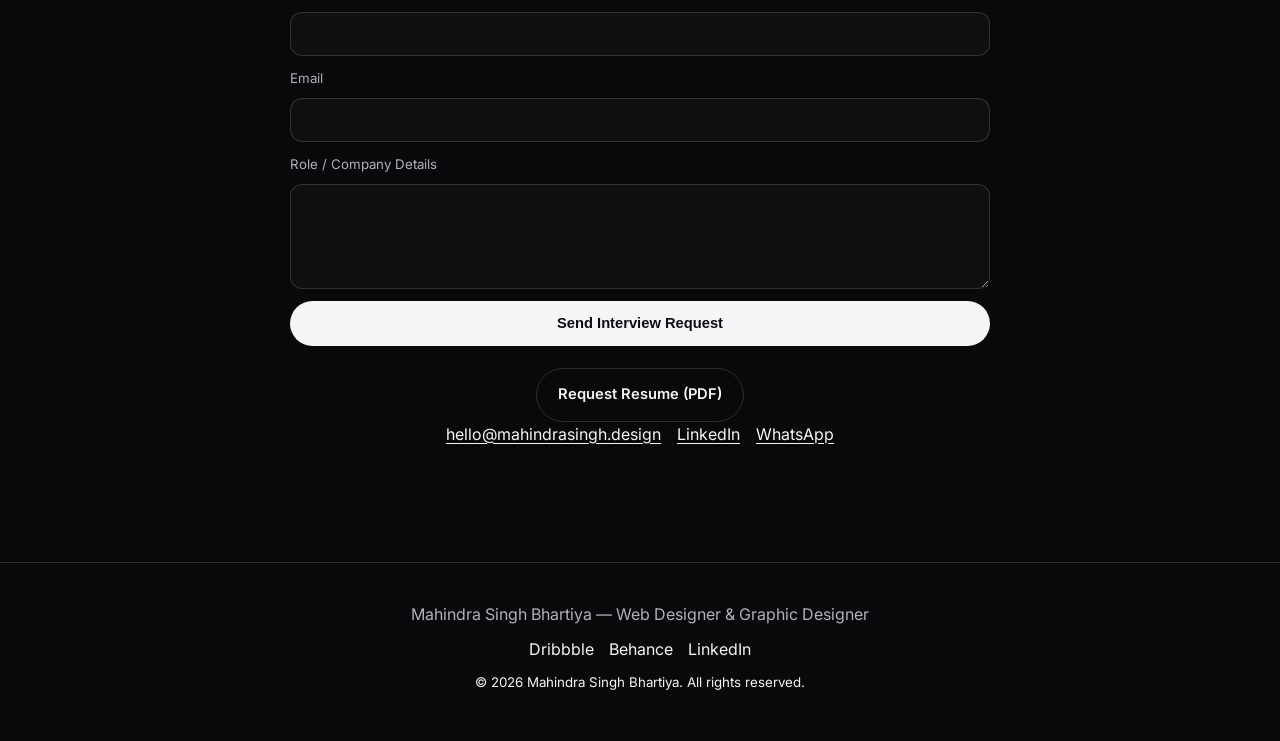
==== commit dd416863: "Reposition portfolio for full-time job applications" ====
--- a/index.html
+++ b/index.html
@@ -5,14 +5,14 @@
     <meta name="viewport" content="width=device-width, initial-scale=1.0" />
     <meta
       name="description"
-      content="Mahindra Singh Bhartiya is a premium Web & Graphic Designer from Gurgaon, India, building conversion-focused websites and modern brand experiences for ambitious businesses."
+      content="Mahindra Singh Bhartiya is a Web & Graphic Designer from Gurgaon, India, available for full-time design roles and premium project collaborations."
     />
     <meta
       name="keywords"
-      content="Mahindra Singh Bhartiya, premium web designer, graphic designer, Gurgaon, freelance designer, conversion-focused websites"
+      content="Mahindra Singh Bhartiya, web designer resume, graphic designer portfolio, UI UX designer India, hire designer"
     />
     <meta name="author" content="Mahindra Singh Bhartiya" />
-    <title>Mahindra Singh Bhartiya | Premium Web & Graphic Designer</title>
+    <title>Mahindra Singh Bhartiya | Designer Portfolio for Hiring</title>
     <link rel="preconnect" href="https://fonts.googleapis.com" />
     <link rel="preconnect" href="https://fonts.gstatic.com" crossorigin />
     <link
@@ -32,11 +32,11 @@
         <ul>
           <li><a href="about.html">About</a></li>
           <li><a href="#work">Work</a></li>
-          <li><a href="#services">Services</a></li>
-          <li><a href="#contact">Contact</a></li>
+          <li><a href="#experience">Experience</a></li>
+          <li><a href="#contact">Hire Me</a></li>
         </ul>
       </nav>
-      <a href="#contact" class="btn btn-small">Book Call</a>
+      <a href="#contact" class="btn btn-small">Available for Job</a>
     </header>
 
     <main>
@@ -44,73 +44,74 @@
         <div class="hero-gradient" aria-hidden="true"></div>
         <div class="hero-noise" aria-hidden="true"></div>
         <div class="hero-content fade-up">
-          <p class="eyebrow">Premium Freelance Designer & Creative Strategist</p>
-          <h1>Crafting Digital Experiences That Convert & Elevate Brands</h1>
+          <p class="eyebrow">Web Designer • Graphic Designer • Job Ready</p>
+          <h1>Designing High-Impact Digital Experiences for Growing Teams</h1>
           <p class="lead">
-            Mahindra Singh Bhartiya creates high-performance websites and premium visual systems
-            for brands that want authority, trust, and measurable business growth.
+            Mahindra Singh Bhartiya is a Gurgaon-based Web & Graphic Designer looking for
+            full-time opportunities where strategy, design systems, and conversion-focused UX
+            can drive measurable product and business growth.
           </p>
           <div class="cta-row">
-            <a class="btn" href="#work">View Selected Work</a>
-            <a class="btn btn-ghost" href="#contact">Book a Free Consultation</a>
+            <a class="btn" href="#work">View Portfolio</a>
+            <a class="btn btn-ghost" href="#contact">Schedule Interview</a>
           </div>
           <div class="hero-metrics">
-            <article><strong>Premium</strong><span>Positioning-first design approach</span></article>
-            <article><strong>Fast</strong><span>Performance-focused modern builds</span></article>
-            <article><strong>Conversion</strong><span>Business-driven UX decisions</span></article>
+            <article><strong>UI + Brand</strong><span>Web, Graphic, and Interface Design</span></article>
+            <article><strong>Business Focus</strong><span>Conversion and clarity-first design</span></article>
+            <article><strong>Location</strong><span>Gurgaon, India · Remote Friendly</span></article>
           </div>
         </div>
       </section>
 
       <section id="about" class="section container about-preview fade-up">
         <div>
-          <p class="eyebrow">About</p>
-          <h2>Strategy-led design for serious business outcomes.</h2>
+          <p class="eyebrow">Professional Summary</p>
+          <h2>Designer who balances premium visuals with performance goals.</h2>
           <p>
-            I combine design psychology, strong brand storytelling, and conversion architecture
-            to build experiences that attract high-value clients. My work balances aesthetics and
-            performance so your brand looks elite and performs like a sales asset.
+            I create modern digital experiences that help teams communicate value clearly,
+            improve engagement, and convert users faster. My strength is combining visual polish,
+            user psychology, and practical execution across websites, branding, and UI systems.
           </p>
-          <a class="text-link" href="about.html">Explore full profile →</a>
+          <a class="text-link" href="about.html">Read complete profile →</a>
         </div>
         <div class="about-preview-card glass">
-          <h3>Based in Gurgaon, India</h3>
-          <p>Available worldwide for premium website and brand collaborations.</p>
+          <h3>Open to Roles</h3>
+          <p>Web Designer · UI/UX Designer · Graphic Designer · Brand Designer</p>
         </div>
       </section>
 
       <section id="work" class="section container">
         <div class="section-heading fade-up">
           <p class="eyebrow">Selected Work</p>
-          <h2>Designed to position brands at the top of their category.</h2>
+          <h2>Case studies that show design quality + business thinking.</h2>
         </div>
         <div class="portfolio-grid">
-          <article class="project-card fade-up" data-project="Luxe Atelier" data-category="Web Design" data-description="Luxury fashion website with cinematic storytelling and a conversion-focused product narrative." data-tint="gold">
+          <article class="project-card fade-up" data-project="Luxe Atelier" data-category="Web Design" data-description="Luxury website concept with strong storytelling hierarchy and conversion-focused product sections." data-tint="gold">
             <div class="project-image"></div>
             <h3>Luxe Atelier</h3>
             <p>Web Design</p>
           </article>
-          <article class="project-card fade-up" data-project="Nova Ventures" data-category="Brand Identity" data-description="Premium brand identity system for a venture studio seeking enterprise-level credibility." data-tint="violet">
+          <article class="project-card fade-up" data-project="Nova Ventures" data-category="Brand Identity" data-description="Visual identity direction to build trust, consistency, and enterprise-grade positioning." data-tint="violet">
             <div class="project-image"></div>
             <h3>Nova Ventures</h3>
             <p>Branding</p>
           </article>
-          <article class="project-card fade-up" data-project="Pulse Medical" data-category="UI/UX" data-description="UI/UX optimization for a healthcare platform to improve booking completion rates." data-tint="cyan">
+          <article class="project-card fade-up" data-project="Pulse Medical" data-category="UI/UX" data-description="Interface redesign approach focused on reducing friction and improving user task completion." data-tint="cyan">
             <div class="project-image"></div>
             <h3>Pulse Medical</h3>
             <p>UI/UX</p>
           </article>
-          <article class="project-card fade-up" data-project="Aurum Residences" data-category="Web Design" data-description="Premium real-estate website engineered for high-quality lead generation." data-tint="gold">
+          <article class="project-card fade-up" data-project="Aurum Residences" data-category="Web Design" data-description="Premium real estate web concept built around authority and lead quality." data-tint="gold">
             <div class="project-image"></div>
             <h3>Aurum Residences</h3>
             <p>Web Design</p>
           </article>
-          <article class="project-card fade-up" data-project="Kairo Commerce" data-category="E-commerce UX" data-description="Refined e-commerce UX and CRO-focused product discovery flows." data-tint="violet">
+          <article class="project-card fade-up" data-project="Kairo Commerce" data-category="E-commerce UX" data-description="Customer journey and storefront design focused on trust and checkout optimization." data-tint="violet">
             <div class="project-image"></div>
             <h3>Kairo Commerce</h3>
             <p>E-commerce</p>
           </article>
-          <article class="project-card fade-up" data-project="Vertex Studio" data-category="Branding" data-description="Identity refresh and digital design direction for a creative production brand." data-tint="cyan">
+          <article class="project-card fade-up" data-project="Vertex Studio" data-category="Branding" data-description="Brand refresh direction with digital rollout for premium market positioning." data-tint="cyan">
             <div class="project-image"></div>
             <h3>Vertex Studio</h3>
             <p>Branding</p>
@@ -118,37 +119,36 @@
         </div>
       </section>
 
-      <section id="services" class="section container">
-        <div class="section-heading fade-up">
-          <p class="eyebrow">Services</p>
-          <h2>High-ticket design services built for growth.</h2>
+      <section id="experience" class="section container">
+        <div class="section-heading fade-up">
+          <p class="eyebrow">Experience Snapshot</p>
+          <h2>Built for teams that need execution + ownership.</h2>
         </div>
         <div class="service-grid">
-          <article class="glass fade-up"><h3>High-Performance Website Design</h3><p>Premium websites with strong storytelling, fast loading, and conversion-focused structure.</p></article>
-          <article class="glass fade-up"><h3>Conversion Landing Pages</h3><p>Campaign pages crafted to maximize qualified inquiries and lower drop-off points.</p></article>
-          <article class="glass fade-up"><h3>E-commerce Experience Design</h3><p>Luxury storefront UX that improves trust, product clarity, and checkout completion.</p></article>
-          <article class="glass fade-up"><h3>Brand Identity Systems</h3><p>Cohesive visual systems that elevate perception and build category authority.</p></article>
-          <article class="glass fade-up"><h3>UI/UX Strategy & Optimization</h3><p>Data-informed interface refinement to align user actions with business KPIs.</p></article>
+          <article class="glass fade-up"><h3>Design Strategy</h3><p>Translate business goals into clear design roadmaps and practical user flows.</p></article>
+          <article class="glass fade-up"><h3>UI/UX Production</h3><p>Create wireframes, visual systems, and responsive interfaces ready for development.</p></article>
+          <article class="glass fade-up"><h3>Brand Communication</h3><p>Develop cohesive visual language for websites, social assets, and campaign creatives.</p></article>
+          <article class="glass fade-up"><h3>Cross-functional Collaboration</h3><p>Work closely with developers, founders, and marketers to ship quality outcomes faster.</p></article>
         </div>
       </section>
 
       <section class="section container">
         <div class="section-heading fade-up">
           <p class="eyebrow">Process</p>
-          <h2>Discover → Strategy → Design → Launch</h2>
+          <h2>Research → Plan → Design → Deliver</h2>
         </div>
         <div class="process-grid">
-          <article class="fade-up"><span>01</span><h3>Discover</h3><p>Audit goals, market, audience, and brand perception.</p></article>
-          <article class="fade-up"><span>02</span><h3>Strategy</h3><p>Map messaging, UX priorities, and conversion direction.</p></article>
-          <article class="fade-up"><span>03</span><h3>Design</h3><p>Create a premium digital identity and interface system.</p></article>
-          <article class="fade-up"><span>04</span><h3>Launch</h3><p>Deploy, measure, and optimize for sustained growth.</p></article>
+          <article class="fade-up"><span>01</span><h3>Research</h3><p>Understand product goals, user behavior, and market context.</p></article>
+          <article class="fade-up"><span>02</span><h3>Plan</h3><p>Set structure, priorities, and conversion-focused design direction.</p></article>
+          <article class="fade-up"><span>03</span><h3>Design</h3><p>Craft polished visuals and usable, scalable UI patterns.</p></article>
+          <article class="fade-up"><span>04</span><h3>Deliver</h3><p>Hand off clean assets and support smooth implementation.</p></article>
         </div>
       </section>
 
       <section class="section container">
         <div class="section-heading fade-up">
           <p class="eyebrow">Skills & Tools</p>
-          <h2>Built with modern tools and precision craft.</h2>
+          <h2>Hands-on with modern production tools.</h2>
         </div>
         <div class="skills">
           <span class="skill-tag fade-up">HTML</span>
@@ -163,39 +163,42 @@
 
       <section class="section container">
         <div class="section-heading fade-up">
-          <p class="eyebrow">Testimonials</p>
-          <h2>Results-backed trust from premium clients.</h2>
+          <p class="eyebrow">Hiring Signals</p>
+          <h2>Why teams hire me.</h2>
         </div>
         <div class="testimonial-grid">
-          <blockquote class="glass fade-up">“Our digital presence moved from average to elite. We now attract better-fit, higher-paying clients.”<cite>— Founder, Luxe Atelier</cite></blockquote>
-          <blockquote class="glass fade-up">“Mahindra’s work is strategic, intentional, and truly conversion-focused. A rare combination.”<cite>— Marketing Lead, Nova Ventures</cite></blockquote>
-          <blockquote class="glass fade-up">“The design quality felt agency-level, but execution was faster and sharper.”<cite>— Director, Kairo Commerce</cite></blockquote>
+          <blockquote class="glass fade-up">“Strong sense of hierarchy, modern aesthetics, and clear product thinking in every screen.”<cite>— Design Reviewer</cite></blockquote>
+          <blockquote class="glass fade-up">“Communicates fast, delivers clean files, and adapts quickly to team feedback.”<cite>— Project Collaborator</cite></blockquote>
+          <blockquote class="glass fade-up">“A rare mix of graphic craft and web usability discipline.”<cite>— Product Lead</cite></blockquote>
         </div>
       </section>
 
       <section id="contact" class="section container contact fade-up">
-        <p class="eyebrow">Contact</p>
-        <h2>Let’s Build Something Remarkable</h2>
-        <p class="lead">Tell me about your project goals — I’ll help you craft a premium digital experience that performs.</p>
+        <p class="eyebrow">Hire Me</p>
+        <h2>Available for Full-Time Design Roles</h2>
+        <p class="lead">If you're hiring a Web/UI/Graphic Designer who can elevate both brand perception and conversion outcomes, let’s connect.</p>
         <form class="contact-form" action="#" method="post">
           <label for="name">Name</label>
           <input id="name" type="text" name="name" required />
           <label for="email">Email</label>
           <input id="email" type="email" name="email" required />
-          <label for="message">Project Details</label>
+          <label for="message">Role / Company Details</label>
           <textarea id="message" name="message" rows="5" required></textarea>
-          <button class="btn" type="submit">Send Inquiry</button>
+          <button class="btn" type="submit">Send Interview Request</button>
         </form>
+        <div class="cta-row">
+          <a class="btn btn-ghost" href="mailto:hello@mahindrasingh.design?subject=Resume%20Request%20-%20Mahindra%20Singh%20Bhartiya" aria-label="Request Resume">Request Resume (PDF)</a>
+        </div>
         <div class="contact-links">
-          <a href="https://wa.me/919999999999" target="_blank" rel="noreferrer">WhatsApp</a>
           <a href="mailto:hello@mahindrasingh.design">hello@mahindrasingh.design</a>
           <a href="https://www.linkedin.com" target="_blank" rel="noreferrer">LinkedIn</a>
+          <a href="https://wa.me/919999999999" target="_blank" rel="noreferrer">WhatsApp</a>
         </div>
       </section>
     </main>
 
     <footer class="site-footer">
-      <p>Designing category-defining digital brands.</p>
+      <p>Mahindra Singh Bhartiya — Web Designer & Graphic Designer</p>
       <div>
         <a href="https://dribbble.com" target="_blank" rel="noreferrer">Dribbble</a>
         <a href="https://behance.net" target="_blank" rel="noreferrer">Behance</a>
